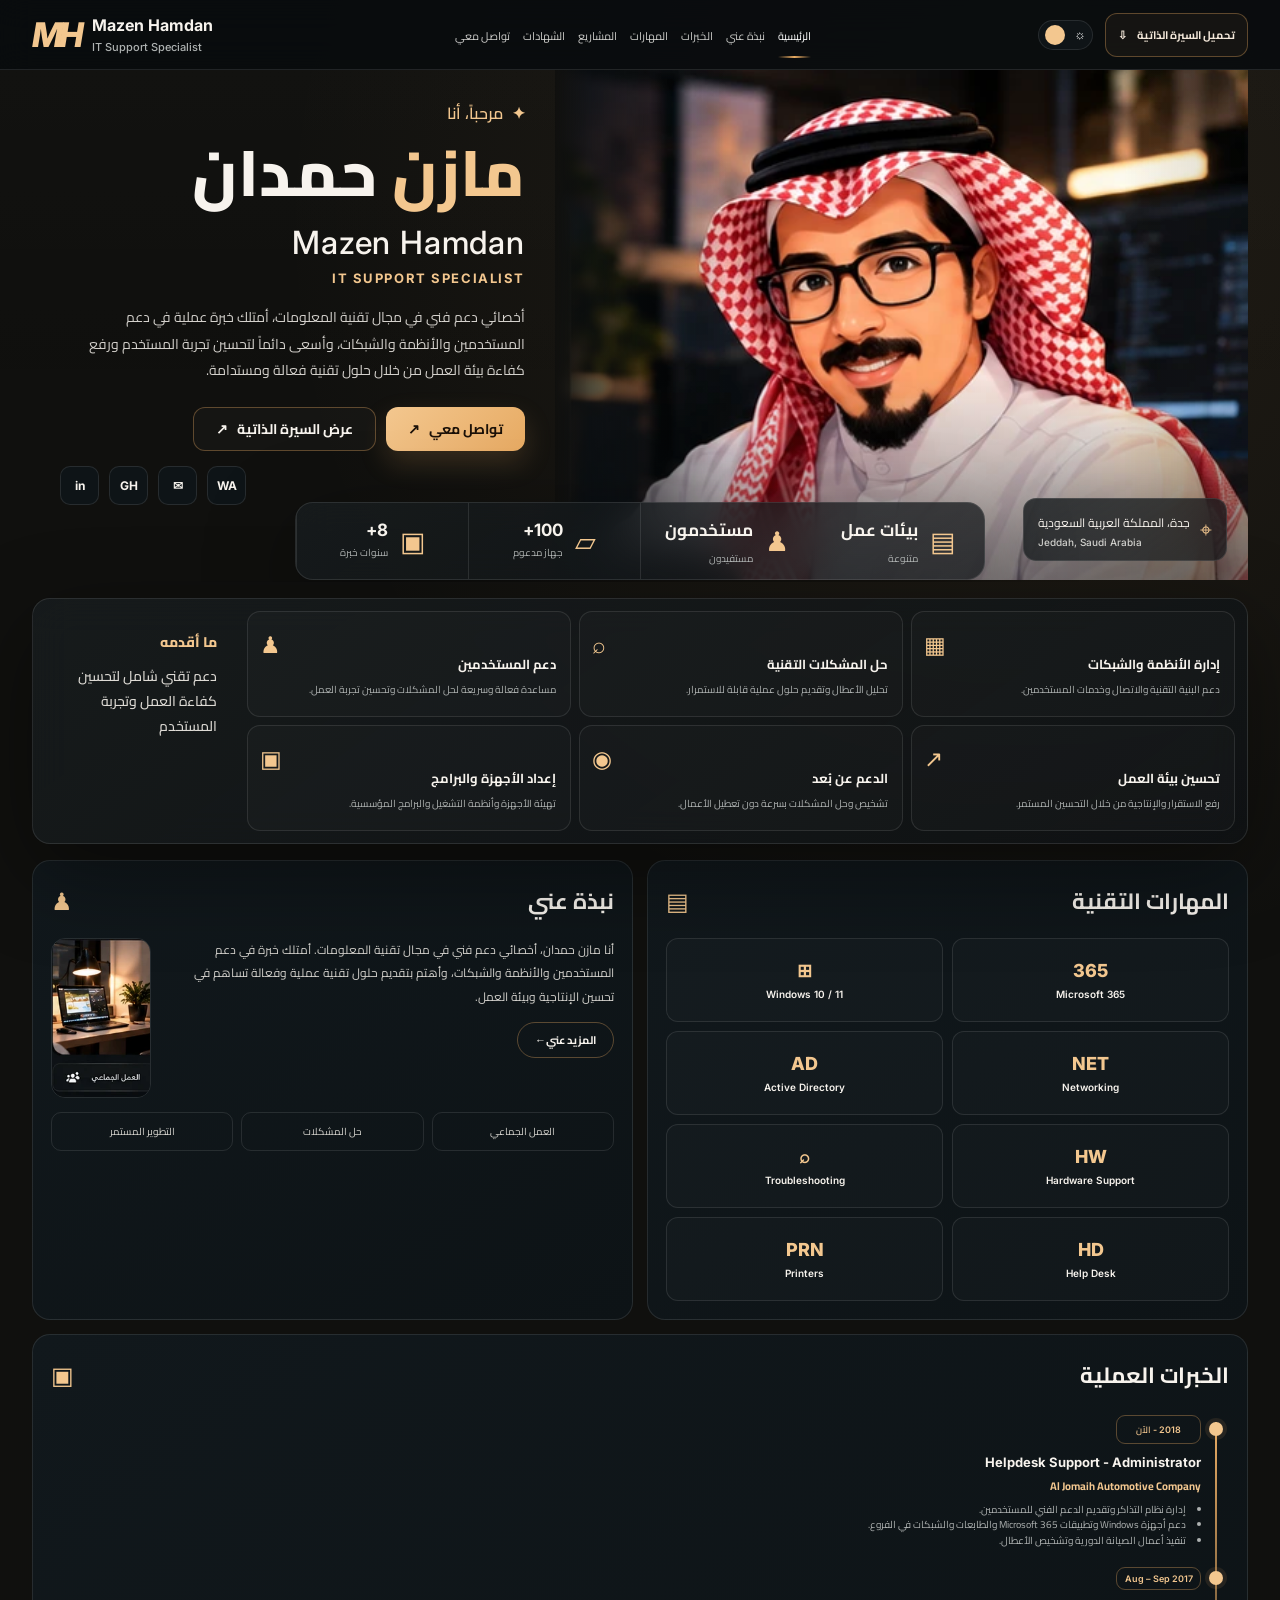
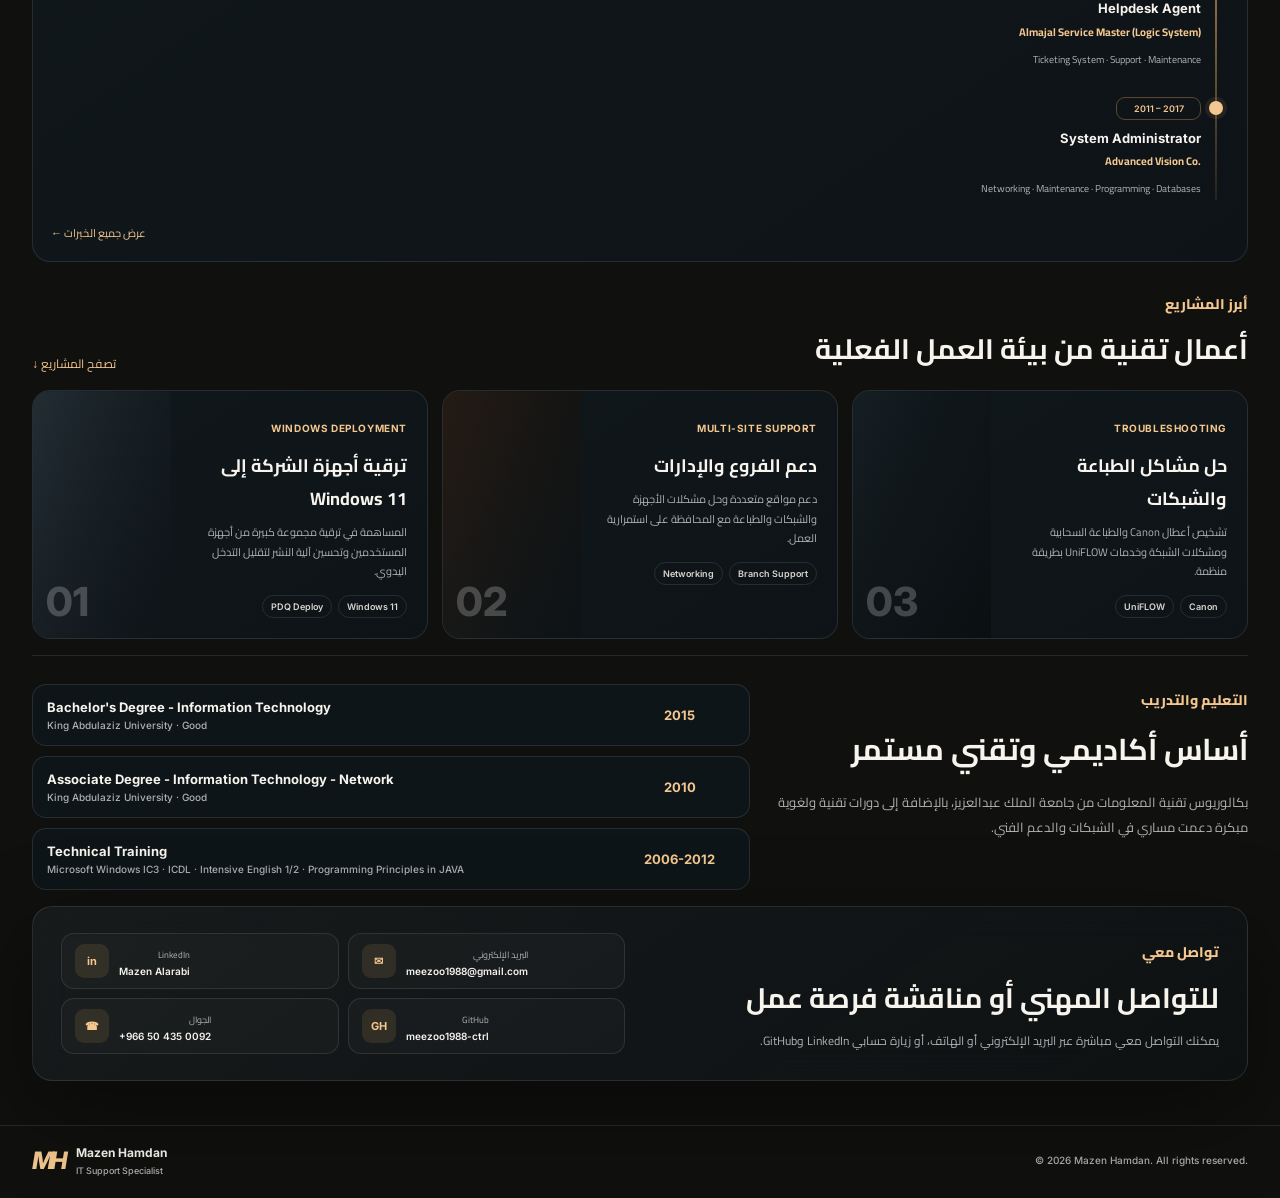
==== index.html @ 0ab71d9c "Publish complete responsive portfolio and CV" ====
<!DOCTYPE html>
<html lang="ar" dir="rtl">
<head>
  <meta charset="UTF-8" />
  <meta name="viewport" content="width=device-width, initial-scale=1.0" />
  <meta name="description" content="الموقع الشخصي لمازن حمدان - IT Support Specialist في جدة، المملكة العربية السعودية." />
  <meta name="theme-color" content="#0a0f12" />
  <title>Mazen Hamdan | IT Support Specialist</title>
  <link rel="preconnect" href="https://fonts.googleapis.com">
  <link rel="preconnect" href="https://fonts.gstatic.com" crossorigin>
  <link href="https://fonts.googleapis.com/css2?family=Cairo:wght@400;500;600;700;800&family=Inter:wght@400;500;600;700;800&display=swap" rel="stylesheet">
  <link rel="icon" href="assets/favicon.svg" type="image/svg+xml" />
  <meta property="og:title" content="Mazen Hamdan | IT Support Specialist" />
  <meta property="og:description" content="الملف المهني لمازن حمدان — الدعم الفني والأنظمة والشبكات في جدة." />
  <meta property="og:type" content="website" />
  <link rel="stylesheet" href="assets/style.css" />
</head>
<body>
  <a class="skip-link" href="#main">تجاوز إلى المحتوى</a>
  <header class="site-header" id="top">
    <div class="wide nav-inner">
      <a class="brand" href="#top" aria-label="الصفحة الرئيسية">
        <span class="brand-signature">MH</span>
        <span class="brand-text"><strong>Mazen Hamdan</strong><small>IT Support Specialist</small></span>
      </a>

      <nav class="desktop-nav" aria-label="التنقل الرئيسي">
        <a class="active" href="#top">الرئيسية</a>
        <a href="#about">نبذة عني</a>
        <a href="#experience">الخبرات</a>
        <a href="#skills">المهارات</a>
        <a href="#projects">المشاريع</a>
        <a href="#certificates">الشهادات</a>
        <a href="#contact">تواصل معي</a>
      </nav>

      <div class="nav-actions">
        <a class="download-btn" href="Mazen_Hamdan_CV.pdf" download>تحميل السيرة الذاتية <span>⇩</span></a>
        <button class="theme-toggle" id="themeToggle" type="button" aria-label="تفعيل المظهر الفاتح" aria-pressed="false"><span>☼</span><i></i></button>
        <button class="menu-button" id="menuButton" type="button" aria-expanded="false" aria-controls="mobileMenu" aria-label="فتح قائمة التنقل">☰</button>
      </div>
    </div>
    <nav class="mobile-menu" id="mobileMenu" inert aria-hidden="true" aria-label="قائمة الجوال">
      <a href="#top">الرئيسية</a><a href="#about">نبذة عني</a><a href="#experience">الخبرات</a>
      <a href="#skills">المهارات</a><a href="#projects">المشاريع</a><a href="#certificates">الشهادات</a><a href="#contact">تواصل معي</a>
    <a href="Mazen_Hamdan_CV.pdf" download>تحميل السيرة الذاتية ↓</a>
    </nav>
  </header>

  <main id="main">
    <section class="hero" aria-labelledby="hero-title">
      <div class="hero-backdrop"></div>
      <div class="wide hero-layout">
        <div class="hero-copy reveal">
          <div class="hello"><span>✦</span> مرحباً، أنا</div>
          <h1 id="hero-title"><span>مازن</span> حمدان</h1>
          <div class="name-en">Mazen Hamdan</div>
          <div class="role-en">IT Support Specialist</div>
          <p class="hero-lead">
            أخصائي دعم فني في مجال تقنية المعلومات، أمتلك خبرة عملية في دعم المستخدمين والأنظمة والشبكات،
            وأسعى دائماً لتحسين تجربة المستخدم ورفع كفاءة بيئة العمل من خلال حلول تقنية فعالة ومستدامة.
          </p>
          <div class="hero-actions">
            <a class="primary-btn" href="#contact">تواصل معي <span>↗</span></a>
            <a class="ghost-btn" href="cv.html">عرض السيرة الذاتية <span>↗</span></a>
          </div>
          <div class="socials" aria-label="روابط التواصل">
            <a href="https://www.linkedin.com/in/mazen-alarabi-467979131/" target="_blank" rel="noopener noreferrer" aria-label="LinkedIn">in</a>
            <a href="https://github.com/meezoo1988-ctrl" aria-label="GitHub" target="_blank" rel="noopener noreferrer">GH</a>
            <a href="mailto:meezoo1988@gmail.com" aria-label="البريد الإلكتروني">✉</a>
            <a href="https://wa.me/966504350092" target="_blank" rel="noopener noreferrer" aria-label="WhatsApp">WA</a>
          </div>
        </div>

        <div class="hero-media reveal delay-1" aria-label="Mazen Hamdan workspace">
          <img width="935" height="355" fetchpriority="high" class="hero-scene" src="assets/hero-scene.webp" alt="رسم توضيحي لمازن حمدان في بيئة عمل تقنية" />
          <div class="hero-vignette"></div>
          <div class="location-badge glass"><span>⌖</span><div>جدة، المملكة العربية السعودية<small>Jeddah, Saudi Arabia</small></div></div>
        </div>
      </div>

      <div class="wide stats-bar glass reveal delay-2">
        <div class="stat-item"><span class="stat-icon">▣</span><div><strong>8+</strong><small>سنوات خبرة</small></div></div>
        <div class="stat-item"><span class="stat-icon">▱</span><div><strong>100+</strong><small>جهاز مدعوم</small></div></div>
        <div class="stat-item"><span class="stat-icon">♟</span><div><strong>مستخدمون</strong><small>مستفيدون</small></div></div>
        <div class="stat-item"><span class="stat-icon">▤</span><div><strong>بيئات عمل</strong><small>متنوعة</small></div></div>
      </div>
    </section>

    <section class="offer-section section-gap">
      <div class="wide offer-panel glass">
        <div class="offer-intro"><span class="section-kicker">ما أقدمه</span><h2>دعم تقني شامل لتحسين كفاءة العمل وتجربة المستخدم</h2></div>
        <div class="offer-grid">
          <article class="offer-card"><span>♟</span><h3>دعم المستخدمين</h3><p>مساعدة فعالة وسريعة لحل المشكلات وتحسين تجربة العمل.</p></article>
          <article class="offer-card"><span>⌕</span><h3>حل المشكلات التقنية</h3><p>تحليل الأعطال وتقديم حلول عملية قابلة للاستمرار.</p></article>
          <article class="offer-card"><span>▦</span><h3>إدارة الأنظمة والشبكات</h3><p>دعم البنية التقنية والاتصال وخدمات المستخدمين.</p></article>
          <article class="offer-card"><span>▣</span><h3>إعداد الأجهزة والبرامج</h3><p>تهيئة الأجهزة وأنظمة التشغيل والبرامج المؤسسية.</p></article>
          <article class="offer-card"><span>◉</span><h3>الدعم عن بُعد</h3><p>تشخيص وحل المشكلات بسرعة دون تعطيل الأعمال.</p></article>
          <article class="offer-card"><span>↗</span><h3>تحسين بيئة العمل</h3><p>رفع الاستقرار والإنتاجية من خلال التحسين المستمر.</p></article>
        </div>
      </div>
    </section>

    <section class="dashboard section-gap" aria-label="الملف المهني">
      <div class="wide dashboard-grid">
        <article class="dash-card about-card reveal" id="about">
          <div class="dash-title"><h2>نبذة عني</h2><span>♟</span></div>
          <div class="about-layout">
            <img loading="lazy" width="140" height="165" src="assets/about-desk.webp" alt="بيئة عمل تقنية" />
            <div>
              <p>أنا مازن حمدان، أخصائي دعم فني في مجال تقنية المعلومات. أمتلك خبرة في دعم المستخدمين والأنظمة والشبكات، وأهتم بتقديم حلول تقنية عملية وفعالة تساهم في تحسين الإنتاجية وبيئة العمل.</p>
              <a class="mini-btn" href="cv.html">المزيد عني <span>←</span></a>
            </div>
          </div>
          <div class="value-chips"><span>العمل الجماعي</span><span>حل المشكلات</span><span>التطوير المستمر</span></div>
        </article>

        <article class="dash-card skills-card reveal delay-1" id="skills">
          <div class="dash-title"><h2>المهارات التقنية</h2><span>▤</span></div>
          <div class="skill-grid">
            <div class="skill-tile"><b>⊞</b><strong>Windows 10 / 11</strong><i aria-hidden="true"><em style="width:88%"></em></i></div>
            <div class="skill-tile"><b>365</b><strong>Microsoft 365</strong><i aria-hidden="true"><em style="width:86%"></em></i></div>
            <div class="skill-tile"><b>AD</b><strong>Active Directory</strong><i aria-hidden="true"><em style="width:84%"></em></i></div>
            <div class="skill-tile"><b>NET</b><strong>Networking</strong><i aria-hidden="true"><em style="width:78%"></em></i></div>
            <div class="skill-tile"><b>⌕</b><strong>Troubleshooting</strong><i aria-hidden="true"><em style="width:92%"></em></i></div>
            <div class="skill-tile"><b>HW</b><strong>Hardware Support</strong><i aria-hidden="true"><em style="width:86%"></em></i></div>
            <div class="skill-tile"><b>PRN</b><strong>Printers</strong><i aria-hidden="true"><em style="width:87%"></em></i></div>
            <div class="skill-tile"><b>HD</b><strong>Help Desk</strong><i aria-hidden="true"><em style="width:93%"></em></i></div>
          </div>
        </article>

        <article class="dash-card experience-card reveal delay-2" id="experience">
          <div class="dash-title"><h2>الخبرات العملية</h2><span>▣</span></div>
          <div class="timeline">
            <div class="timeline-row current">
              <span class="time-dot"></span><div class="time-period">2018 - الآن</div>
              <div class="time-copy"><h3>Helpdesk Support - Administrator</h3><h4>Al Jomaih Automotive Company</h4><ul><li>إدارة نظام التذاكر وتقديم الدعم الفني للمستخدمين.</li><li>دعم أجهزة Windows وتطبيقات Microsoft 365 والطابعات والشبكات في الفروع.</li><li>تنفيذ أعمال الصيانة الدورية وتشخيص الأعطال.</li></ul></div>
            </div>
            <div class="timeline-row">
              <span class="time-dot"></span><div class="time-period" dir="ltr">Aug – Sep 2017</div>
              <div class="time-copy"><h3>Helpdesk Agent</h3><h4>Almajal Service Master (Logic System)</h4><p>Ticketing System · Support · Maintenance</p></div>
            </div>
            <div class="timeline-row">
              <span class="time-dot"></span><div class="time-period" dir="ltr">2011 – 2017</div>
              <div class="time-copy"><h3>System Administrator</h3><h4>Advanced Vision Co.</h4><p>Networking · Maintenance · Programming · Databases</p></div>
            </div>
          </div>
          <a class="text-link" href="cv.html">عرض جميع الخبرات ←</a>
        </article>
      </div>
    </section>

    <section class="projects section-gap" id="projects">
      <div class="wide">
        <div class="section-heading-row"><div><span class="section-kicker">أبرز المشاريع</span><h2>أعمال تقنية من بيئة العمل الفعلية</h2></div><a href="#projects">تصفح المشاريع ↓</a></div>
        <div class="project-grid">
          <article class="project-card reveal"><div class="project-visual windows-bg"><span>01</span></div><div class="project-copy"><small>Windows Deployment</small><h3>ترقية أجهزة الشركة إلى Windows 11</h3><p>المساهمة في ترقية مجموعة كبيرة من أجهزة المستخدمين وتحسين آلية النشر لتقليل التدخل اليدوي.</p><div><span>Windows 11</span><span>PDQ Deploy</span></div></div></article>
          <article class="project-card reveal delay-1"><div class="project-visual network-bg"><span>02</span></div><div class="project-copy"><small>Multi-site Support</small><h3>دعم الفروع والإدارات</h3><p>دعم مواقع متعددة وحل مشكلات الأجهزة والشبكات والطباعة مع المحافظة على استمرارية العمل.</p><div><span>Branch Support</span><span>Networking</span></div></div></article>
          <article class="project-card reveal delay-2"><div class="project-visual printer-bg"><span>03</span></div><div class="project-copy"><small>Troubleshooting</small><h3>حل مشاكل الطباعة والشبكات</h3><p>تشخيص أعطال Canon والطباعة السحابية ومشكلات الشبكة وخدمات UniFLOW بطريقة منظمة.</p><div><span>Canon</span><span>UniFLOW</span></div></div></article>
        </div>
      </div>
    </section>

    <section class="certificates section-gap" id="certificates">
      <div class="wide cert-grid">
        <div class="cert-copy"><span class="section-kicker">التعليم والتدريب</span><h2>أساس أكاديمي وتقني مستمر</h2><p>بكالوريوس تقنية المعلومات من جامعة الملك عبدالعزيز، بالإضافة إلى دورات تقنية ولغوية مبكرة دعمت مساري في الشبكات والدعم الفني.</p></div>
        <div class="cert-list">
          <article><span>2015</span><div><h3>Bachelor's Degree - Information Technology</h3><p>King Abdulaziz University · Good</p></div></article>
          <article><span>2010</span><div><h3>Associate Degree - Information Technology - Network</h3><p>King Abdulaziz University · Good</p></div></article>
          <article><span>2006-2012</span><div><h3>Technical Training</h3><p>Microsoft Windows IC3 · ICDL · Intensive English 1/2 · Programming Principles in JAVA</p></div></article>
        </div>
      </div>
    </section>

    <section class="contact section-gap" id="contact">
      <div class="wide contact-panel glass reveal">
        <div><span class="section-kicker">تواصل معي</span><h2>للتواصل المهني أو مناقشة فرصة عمل</h2><p>يمكنك التواصل معي مباشرة عبر البريد الإلكتروني أو الهاتف، أو زيارة حسابي LinkedIn وGitHub.</p></div>
        <div class="contact-data">
          <a href="https://www.linkedin.com/in/mazen-alarabi-467979131/" target="_blank" rel="noopener noreferrer"><span>in</span><div><small>LinkedIn</small><strong>Mazen Alarabi</strong></div></a>
          <a href="mailto:meezoo1988@gmail.com"><span>✉</span><div><small>البريد الإلكتروني</small><strong>meezoo1988@gmail.com</strong></div></a>
          <a href="tel:+966504350092"><span>☎</span><div><small>الجوال</small><strong dir="ltr">+966 50 435 0092</strong></div></a>
          <a href="https://github.com/meezoo1988-ctrl" target="_blank" rel="noopener noreferrer"><span>GH</span><div><small>GitHub</small><strong>meezoo1988-ctrl</strong></div></a>
        </div>
      </div>
    </section>
  </main>

  <footer class="footer"><div class="wide"><div class="brand"><span class="brand-signature">MH</span><span class="brand-text"><strong>Mazen Hamdan</strong><small>IT Support Specialist</small></span></div><p>© <span id="year"></span> Mazen Hamdan. All rights reserved.</p></div></footer>

  <script src="assets/script.js" defer></script>
</body>
</html>
---- assets/style.css ----
:root{
  --bg:#10100e;--bg-soft:#161510;--panel:#191713;--panel-2:#211e18;--text:#f7f3ed;--muted:#aeb2b1;
  --accent:#e7aa62;--accent-2:#f3c78f;--accent-deep:#9e6337;--line:rgba(255,255,255,.10);--warm-line:rgba(231,170,98,.35);
  --shadow:0 28px 90px rgba(0,0,0,.42);--wide:1480px;--r:20px;--r2:26px;
}
*{box-sizing:border-box}html{scroll-behavior:smooth}body{margin:0;background:radial-gradient(circle at 80% 8%,rgba(231,170,98,.08),transparent 27%),var(--bg);color:var(--text);font-family:"Cairo",Arial,sans-serif;overflow-x:hidden}body::before{content:"";position:fixed;inset:0;pointer-events:none;opacity:.18;background-image:linear-gradient(rgba(255,255,255,.024) 1px,transparent 1px),linear-gradient(90deg,rgba(255,255,255,.024) 1px,transparent 1px);background-size:45px 45px;mask-image:linear-gradient(to bottom,#000,transparent 72%);z-index:-2}a{text-decoration:none;color:inherit}img{display:block;max-width:100%}.wide{width:min(var(--wide),calc(100% - 64px));margin-inline:auto}.glass{background:linear-gradient(145deg,rgba(24,29,31,.82),rgba(14,18,21,.72));border:1px solid var(--line);box-shadow:var(--shadow);backdrop-filter:blur(18px)}.section-gap{padding:16px 0 0}
.site-header{height:70px;position:sticky;top:0;z-index:50;background:rgba(8,12,14,.88);backdrop-filter:blur(16px);border-bottom:1px solid var(--line)}.nav-inner{height:100%;display:grid;grid-template-columns:auto 1fr auto;align-items:center;gap:36px;direction:ltr}.brand{display:flex;align-items:center;gap:12px;direction:ltr}.brand-signature{font-family:"Inter",sans-serif;font-weight:800;font-style:italic;font-size:34px;letter-spacing:-4px;color:var(--accent-2)}.brand-text{display:grid;line-height:1.05}.brand-text strong{font:700 16px "Inter",sans-serif}.brand-text small{font:500 11px "Inter",sans-serif;color:var(--muted);margin-top:5px}.desktop-nav{display:flex;justify-content:center;align-items:center;gap:34px;direction:rtl;color:#d0d0cd;font-size:14px}.desktop-nav a{position:relative;padding:25px 0 22px}.desktop-nav a:hover,.desktop-nav a.active{color:#fff}.desktop-nav a.active::after{content:"";position:absolute;right:0;left:0;bottom:10px;height:2px;background:linear-gradient(90deg,transparent,var(--accent),transparent)}.nav-actions{display:flex;align-items:center;gap:12px;direction:rtl}.download-btn{height:44px;padding:0 20px;border:1px solid var(--warm-line);border-radius:12px;display:flex;align-items:center;gap:10px;font-weight:700;color:#f4e8da;background:rgba(231,170,98,.05)}.download-btn:hover{background:rgba(231,170,98,.12)}.theme-toggle{width:55px;height:30px;border:1px solid var(--line);background:#0f1417;color:#fff;border-radius:999px;display:flex;align-items:center;justify-content:space-between;padding:4px 6px;cursor:pointer}.theme-toggle i{width:20px;height:20px;border-radius:50%;background:var(--accent-2);display:block}.theme-toggle span{font-size:13px}.menu-button{display:none;width:42px;height:42px;border-radius:12px;border:1px solid var(--line);background:#11171a;color:white;font-size:20px}.mobile-menu{display:none}
.hero{position:relative;padding:0 0 2px;overflow:hidden}.hero-backdrop{position:absolute;inset:0;background:radial-gradient(circle at 73% 35%,rgba(231,170,98,.13),transparent 26%),linear-gradient(180deg,rgba(255,255,255,.01),transparent 70%);pointer-events:none}.hero-layout{height:435px;display:grid;grid-template-columns:44% 56%;direction:ltr;position:relative}.hero-copy{direction:rtl;align-self:center;padding:20px 36px 16px 70px;z-index:3}.hello{display:flex;align-items:center;gap:9px;color:var(--accent-2);font-weight:600;font-size:16px;margin-bottom:4px}.hero h1{margin:0;font-size:clamp(64px,5.6vw,98px);line-height:.95;letter-spacing:-5px;font-weight:800}.hero h1 span{color:var(--accent-2)}.name-en{font:500 clamp(26px,2.6vw,42px) "Inter",sans-serif;letter-spacing:.08em;margin-top:8px;direction:ltr;text-align:right}.role-en{font:700 16px "Inter",sans-serif;color:var(--accent-2);letter-spacing:.20em;text-transform:uppercase;margin-top:8px;direction:ltr;text-align:right}.hero-lead{color:#d4d1cc;font-size:15px;line-height:1.9;max-width:585px;margin:18px 0 0}.hero-actions{display:flex;gap:10px;margin-top:23px;flex-wrap:wrap}.primary-btn,.ghost-btn{height:44px;padding:0 22px;border-radius:12px;display:flex;align-items:center;gap:9px;font-weight:700;font-size:14px}.primary-btn{background:linear-gradient(135deg,var(--accent-2),var(--accent));color:#1b1108;box-shadow:0 12px 28px rgba(231,170,98,.18)}.ghost-btn{border:1px solid var(--warm-line);background:rgba(255,255,255,.025)}.socials{display:flex;gap:10px;margin-top:15px;direction:ltr}.socials a{width:39px;height:39px;border-radius:10px;border:1px solid var(--line);background:#0e1417;display:grid;place-items:center;font:700 12px "Inter",sans-serif}.hero-media{position:relative;overflow:hidden;z-index:1}.hero-scene{position:absolute;inset:0;width:100%;height:100%;object-fit:cover;object-position:center 44%;transform:scale(1.01)}.hero-vignette{position:absolute;inset:0;background:linear-gradient(90deg,var(--bg) 0%,rgba(10,15,18,.72) 5%,transparent 25%,transparent 82%,rgba(10,15,18,.15) 100%),linear-gradient(0deg,rgba(10,15,18,.45),transparent 40%)}.hero-quote{position:absolute;left:6%;top:92px;width:190px;padding:20px 20px 16px;border-radius:18px;text-align:center;direction:rtl}.quote-mark{position:absolute;top:7px;right:13px;font:700 34px Georgia;color:var(--accent-2)}.hero-quote p{margin:14px 0 10px;font-size:16px;line-height:1.7}.hero-quote small{font:600 11px "Inter",sans-serif;color:var(--accent-2)}.location-badge{position:absolute;right:3%;bottom:19px;padding:11px 14px;border-radius:13px;display:flex;gap:10px;align-items:center;direction:rtl;font-size:12px}.location-badge>span{font-size:21px;color:var(--accent-2)}.location-badge div{display:grid}.location-badge small{font:500 10px "Inter",sans-serif;color:#d2d2ce;direction:ltr;margin-top:2px}.stats-bar{width:min(690px,calc(100% - 120px));height:78px;margin:-78px auto 0;position:relative;z-index:6;border-radius:18px;display:grid;grid-template-columns:repeat(4,1fr);overflow:hidden}.stat-item{display:flex;gap:12px;align-items:center;justify-content:center;direction:rtl;border-left:1px solid var(--line);padding:10px}.stat-item:last-child{border-left:0}.stat-icon{font-size:27px;color:var(--accent-2)}.stat-item div{display:grid}.stat-item strong{font:700 17px "Inter","Cairo",sans-serif}.stat-item small{font-size:10px;color:var(--muted);margin-top:3px}
.offer-panel{padding:12px;border-radius:18px;display:grid;grid-template-columns:240px 1fr;gap:12px;direction:ltr}.offer-intro{padding:15px 18px;direction:rtl}.section-kicker{font-weight:800;color:var(--accent-2);font-size:14px}.offer-intro h2{font-size:14px;line-height:1.8;margin:8px 0 0;font-weight:500;color:#dedbd5}.offer-grid{display:grid;grid-template-columns:repeat(6,1fr);gap:8px;direction:ltr}.offer-card{min-height:95px;border:1px solid var(--line);border-radius:13px;background:rgba(255,255,255,.018);padding:14px;direction:rtl;position:relative}.offer-card>span{font-size:23px;color:var(--accent-2);position:absolute;left:12px;top:11px}.offer-card h3{margin:26px 0 5px;font-size:13px}.offer-card p{font-size:10px;line-height:1.7;color:var(--muted);margin:0}
.dashboard-grid{display:grid;grid-template-columns:1.02fr 1.06fr 1.12fr;gap:14px;direction:ltr}.dash-card{border:1px solid var(--line);border-radius:18px;background:linear-gradient(145deg,#11181c,#0d1316);min-height:315px;padding:18px;direction:rtl;overflow:hidden}.dash-title{display:flex;justify-content:space-between;align-items:center;margin-bottom:14px}.dash-title h2{font-size:22px;margin:0}.dash-title span{color:var(--accent-2);font-size:24px}.about-layout{display:grid;grid-template-columns:140px 1fr;gap:18px;direction:ltr}.about-layout img{width:140px;height:165px;object-fit:cover;border-radius:14px;border:1px solid var(--line)}.about-layout>div{direction:rtl}.about-layout p{color:#d2d0cb;line-height:1.95;margin:0;font-size:13px}.mini-btn{display:inline-flex;margin-top:14px;border:1px solid var(--warm-line);border-radius:999px;padding:7px 17px;font-size:11px;font-weight:700}.value-chips{display:grid;grid-template-columns:repeat(3,1fr);gap:8px;margin-top:14px}.value-chips span{border:1px solid var(--line);border-radius:10px;padding:9px 7px;text-align:center;font-size:11px;color:#d7d5cf}.skill-grid{display:grid;grid-template-columns:repeat(4,1fr);gap:9px;direction:ltr}.skill-tile{height:109px;border:1px solid var(--line);background:rgba(255,255,255,.02);border-radius:12px;padding:12px;display:flex;flex-direction:column;align-items:center;justify-content:center;gap:7px}.skill-tile b{font:800 18px "Inter",sans-serif;color:var(--accent-2)}.skill-tile strong{font:600 10px "Inter",sans-serif;text-align:center}.skill-tile i{height:4px;width:100%;background:#2a2e30;border-radius:999px;overflow:hidden}.skill-tile em{display:block;height:100%;background:linear-gradient(90deg,var(--accent-2),var(--accent));border-radius:999px}.timeline{position:relative}.timeline::after{content:"";position:absolute;right:12px;top:10px;bottom:20px;width:2px;background:linear-gradient(var(--accent),rgba(231,170,98,.1))}.timeline-row{display:grid;grid-template-columns:74px 1fr;gap:11px;padding:0 28px 13px 0;position:relative}.time-dot{position:absolute;right:6px;top:10px;width:14px;height:14px;border-radius:50%;background:var(--accent-2);box-shadow:0 0 0 4px rgba(231,170,98,.10);z-index:2}.time-period{height:max-content;padding:5px 7px;border:1px solid var(--warm-line);border-radius:9px;text-align:center;font:600 9px "Inter","Cairo",sans-serif;color:#e9d8c4}.time-copy h3{margin:0;font:700 13px "Inter","Cairo",sans-serif}.time-copy h4{margin:3px 0;color:var(--accent-2);font-size:11px}.time-copy p,.time-copy li{font-size:10px;color:var(--muted);line-height:1.55}.time-copy ul{margin:6px 0 0;padding-right:15px}.text-link{display:block;margin-top:3px;color:var(--accent-2);font-size:11px;text-align:left}
.section-heading-row{display:flex;justify-content:space-between;align-items:end;margin:10px 0 15px}.section-heading-row h2{font-size:28px;margin:5px 0 0}.section-heading-row>a{color:var(--accent-2);font-size:12px}.project-grid{display:grid;grid-template-columns:repeat(3,1fr);gap:14px;direction:ltr}.project-card{min-height:240px;border:1px solid var(--line);border-radius:18px;background:linear-gradient(145deg,#11181c,#0d1316);overflow:hidden;display:grid;grid-template-columns:42% 58%;direction:ltr}.project-visual{position:relative;min-height:100%;background-size:cover;background-position:center}.project-visual::after{content:"";position:absolute;inset:0;background:linear-gradient(90deg,rgba(10,15,18,.15),rgba(10,15,18,.55))}.project-visual span{position:absolute;bottom:12px;left:13px;font:800 40px "Inter",sans-serif;color:rgba(255,255,255,.22);z-index:2}.windows-bg{background-image:linear-gradient(135deg,#27323a,#12191e),url("about-desk.webp")}.network-bg{background-image:linear-gradient(135deg,#2a1d14,#11171a)}.printer-bg{background-image:linear-gradient(135deg,#172126,#0c1013)}.project-copy{padding:20px;direction:rtl}.project-copy small{font:700 10px "Inter",sans-serif;color:var(--accent-2);text-transform:uppercase;letter-spacing:.06em}.project-copy h3{font-size:18px;margin:8px 0 8px}.project-copy p{font-size:11px;color:var(--muted);line-height:1.8;margin:0}.project-copy>div{display:flex;gap:6px;flex-wrap:wrap;margin-top:13px}.project-copy>div span{font:600 9px "Inter","Cairo",sans-serif;border:1px solid var(--line);padding:5px 8px;border-radius:999px;color:#d9d6d0}
.cert-grid{display:grid;grid-template-columns:.8fr 1.2fr;gap:20px;border-top:1px solid var(--line);padding-top:28px}.cert-copy h2{font-size:30px;margin:7px 0 8px}.cert-copy p{color:var(--muted);line-height:1.9;font-size:13px;max-width:520px}.cert-list{display:grid;gap:10px}.cert-list article{display:grid;grid-template-columns:110px 1fr;gap:14px;align-items:center;border:1px solid var(--line);border-radius:14px;padding:14px;background:#0e1518}.cert-list article>span{font:700 13px "Inter",sans-serif;color:var(--accent-2);text-align:center}.cert-list h3{margin:0;font:700 13px "Inter","Cairo",sans-serif}.cert-list p{margin:4px 0 0;color:var(--muted);font:500 10px "Inter","Cairo",sans-serif}
.contact{padding-bottom:44px}.contact-panel{border-radius:20px;padding:26px 28px;display:flex;justify-content:space-between;gap:30px;align-items:center}.contact-panel h2{margin:6px 0 5px;font-size:28px}.contact-panel p{margin:0;color:var(--muted);font-size:12px}.contact-data{display:flex;gap:9px;direction:ltr}.contact-data a{min-width:200px;border:1px solid var(--line);border-radius:13px;background:rgba(255,255,255,.025);padding:10px 13px;display:flex;align-items:center;gap:10px}.contact-data a>span{width:34px;height:34px;border-radius:9px;background:rgba(231,170,98,.12);color:var(--accent-2);display:grid;place-items:center;font:700 11px "Inter",sans-serif}.contact-data a div{display:grid;direction:rtl}.contact-data small{font-size:9px;color:var(--muted)}.contact-data strong{font:600 10px "Inter","Cairo",sans-serif;margin-top:2px}.footer{border-top:1px solid var(--line);padding:18px 0 22px}.footer>div{display:flex;justify-content:space-between;align-items:center;direction:ltr}.footer p{font:500 10px "Inter",sans-serif;color:var(--muted)}.footer .brand-signature{font-size:24px}.footer .brand-text strong{font-size:12px}.footer .brand-text small{font-size:9px}
.reveal{opacity:1;transform:none;transition:opacity .65s ease,transform .65s cubic-bezier(.2,.7,.2,1)}.reveal.visible{opacity:1;transform:none}.delay-1{transition-delay:.08s}.delay-2{transition-delay:.16s}
@media(max-width:1280px){.desktop-nav{gap:20px;font-size:12px}.hero-copy{padding-left:28px}.hero-layout{grid-template-columns:48% 52%}.offer-panel{grid-template-columns:200px 1fr}.offer-grid{grid-template-columns:repeat(3,1fr)}.dashboard-grid{grid-template-columns:1fr 1fr}.experience-card{grid-column:1/-1}.project-card{grid-template-columns:35% 65%}.contact-data{flex-wrap:wrap;justify-content:flex-end}.contact-data a{min-width:180px}}
@media(max-width:960px){.wide{width:min(100% - 28px,var(--wide))}.desktop-nav,.download-btn{display:none}.menu-button{display:block}.nav-inner{grid-template-columns:auto 1fr auto}.nav-actions{justify-self:end}.mobile-menu{position:fixed;top:70px;left:14px;right:14px;display:grid;background:#0c1215;border:1px solid var(--line);border-radius:14px;padding:10px;transform:translateY(-15px);opacity:0;pointer-events:none;transition:.25s;z-index:60}.mobile-menu.open{transform:none;opacity:1;pointer-events:auto}.mobile-menu a{padding:10px 12px;border-radius:9px;color:#ddd}.hero-layout{height:auto;grid-template-columns:1fr}.hero-copy{padding:48px 20px;text-align:center}.hello,.hero-actions,.socials{justify-content:center}.name-en,.role-en{text-align:center}.hero-lead{margin-inline:auto}.hero-media{height:390px;order:-1}.hero-vignette{background:linear-gradient(0deg,var(--bg),transparent 35%),linear-gradient(90deg,var(--bg),transparent 20%,transparent 80%,var(--bg))}.stats-bar{margin:-20px auto 0;width:calc(100% - 28px)}.offer-panel{grid-template-columns:1fr}.offer-intro{text-align:center}.offer-grid{grid-template-columns:repeat(2,1fr)}.dashboard-grid{grid-template-columns:1fr}.experience-card{grid-column:auto}.project-grid{grid-template-columns:1fr}.cert-grid{grid-template-columns:1fr}.contact-panel{flex-direction:column;align-items:stretch}.contact-data{justify-content:stretch}.contact-data a{flex:1;min-width:220px}}
@media(max-width:620px){.site-header{height:62px}.brand-text{display:none}.brand-signature{font-size:28px}.theme-toggle{display:none}.hero-media{height:300px}.hero-quote{display:none}.location-badge{right:10px;bottom:18px}.hero-copy{padding:32px 8px}.hero h1{font-size:58px;letter-spacing:-3px}.name-en{font-size:24px}.role-en{font-size:11px}.hero-lead{font-size:13px}.stats-bar{height:auto;grid-template-columns:repeat(2,1fr);margin-top:0}.stat-item{padding:13px 7px;border-bottom:1px solid var(--line)}.offer-grid{grid-template-columns:1fr}.about-layout{grid-template-columns:1fr}.about-layout img{width:100%;height:170px}.skill-grid{grid-template-columns:repeat(2,1fr)}.project-card{grid-template-columns:1fr}.project-visual{height:130px}.cert-list article{grid-template-columns:80px 1fr}.contact-data{display:grid}.contact-data a{min-width:0}.footer>div{flex-direction:column;gap:10px}}
@media(prefers-reduced-motion:reduce){*{scroll-behavior:auto!important}.reveal{opacity:1;transform:none;transition:none}}

/* Layout, accessibility and complete theme styles. */
.skip-link{position:fixed;top:-100px;right:16px;z-index:100;background:var(--accent);color:#17110b;padding:12px 20px;border-radius:10px}.skip-link:focus{top:12px}
a:focus-visible,button:focus-visible{outline:2px solid var(--accent-2);outline-offset:5px}section[id],article[id]{scroll-margin-top:90px}
.nav-inner{gap:22px}.brand-text{min-width:160px}.desktop-nav{gap:22px;white-space:nowrap}.download-btn{white-space:nowrap;font-size:12px;flex-shrink:0}.hero-layout{height:490px;grid-template-columns:43% 57%}.hero-copy{padding:28px 30px 75px 28px}.hero h1{font-size:clamp(54px,5vw,82px);letter-spacing:0;line-height:1.3}.name-en{font-size:clamp(24px,2.5vw,36px);letter-spacing:.025em}.role-en{font-size:13px;letter-spacing:.12em}.hero-scene{object-position:54% center}.hero-lead{font-size:14px}.stats-bar{direction:ltr}.stat-item{min-width:0}.offer-panel{grid-template-columns:190px minmax(0,1fr)}.offer-grid{grid-template-columns:repeat(3,minmax(0,1fr))}.offer-card{min-height:106px}.dash-card{min-width:0}.about-layout{grid-template-columns:100px minmax(0,1fr);gap:12px}.about-layout img{width:100px;height:160px}.about-layout p{font-size:12px}.value-chips span{font-size:10px}.skill-grid{grid-template-columns:repeat(2,minmax(0,1fr))}.skill-tile{height:84px}.skill-tile i{display:none}.timeline-row{display:block;padding-inline:28px 0}.time-period{display:inline-block;margin-bottom:8px;min-width:85px}.time-copy{direction:ltr;text-align:right;min-width:0}.time-copy h3{line-height:1.6}.time-copy ul{direction:rtl}.contact-data{display:grid;grid-template-columns:repeat(2,minmax(0,1fr));flex:1}.contact-panel>div:first-child{flex:1}.contact-data a{min-width:0}.contact-data strong{overflow-wrap:anywhere}
body.warm-mode{--bg:#f7f3ec;--bg-soft:#eee7dd;--panel:#fffdf8;--text:#25231f;--muted:#625e56;--line:rgba(60,45,25,.18);--accent:#a4662e;--accent-2:#925521;--shadow:0 20px 50px #3b2c1810;background:var(--bg)}.warm-mode .site-header,.warm-mode .mobile-menu{background:#faf6eef2}.warm-mode .glass,.warm-mode .dash-card,.warm-mode .project-card,.warm-mode .cert-list article,.warm-mode .socials a{background:var(--panel)}.warm-mode .desktop-nav,.warm-mode .desktop-nav a.active,.warm-mode .hero-lead,.warm-mode .about-layout p,.warm-mode .offer-intro h2,.warm-mode .value-chips span,.warm-mode .project-copy>div span,.warm-mode .download-btn{color:var(--text)}.warm-mode .location-badge{background:#171714df;color:#fff}.warm-mode .location-badge>span{color:#f3c78f}.warm-mode .hero-vignette{background:linear-gradient(90deg,var(--bg),transparent 28%)}.warm-mode .theme-toggle{background:#e9dfd0}.warm-mode .mobile-menu a{color:var(--text)}
@media(min-width:1400px){.offer-grid{grid-template-columns:repeat(6,minmax(0,1fr))}.skill-grid{grid-template-columns:repeat(4,minmax(0,1fr))}.about-layout{grid-template-columns:120px minmax(0,1fr)}.about-layout img{width:120px}}
@media(max-width:1150px){.desktop-nav{display:none}.menu-button{display:block}.mobile-menu{position:fixed;top:70px;left:14px;right:14px;display:grid;background:#141411;border:1px solid var(--line);border-radius:14px;padding:10px;visibility:hidden;opacity:0;pointer-events:none}.mobile-menu.open{visibility:visible;opacity:1;pointer-events:auto}.mobile-menu a{padding:10px 12px}.hero h1{font-size:60px}.dashboard-grid{grid-template-columns:1fr 1fr}.experience-card{grid-column:1/-1}}
@media(max-width:960px){.hero-layout{height:auto;grid-template-columns:1fr}.hero-media{height:350px}.hero-copy{padding:28px 20px 38px}.hero h1{font-size:64px}.stats-bar{margin:0 auto}.offer-panel{grid-template-columns:1fr}.dashboard-grid{grid-template-columns:1fr}.experience-card{grid-column:auto}.about-layout{grid-template-columns:130px 1fr}.about-layout img{width:130px}.skill-grid{grid-template-columns:repeat(4,minmax(0,1fr))}.contact-panel{flex-direction:column}}
@media(max-width:620px){.mobile-menu{top:62px}.brand-text{display:grid;min-width:0}.brand-text strong{font-size:12px}.brand-text small{font-size:9px}.nav-inner{gap:10px}.hero-media{height:260px}.hero h1{font-size:52px}.role-en{font-size:11px}.hero-actions a{padding:0 16px;font-size:12px}.hero-scene{object-position:55% center}.offer-grid{grid-template-columns:repeat(2,minmax(0,1fr))}.offer-card{padding:12px}.offer-card h3{font-size:12px}.about-layout{grid-template-columns:1fr}.about-layout img{width:100%;height:160px}.about-layout p{font-size:14px}.skill-grid{grid-template-columns:repeat(2,minmax(0,1fr))}.contact-data{grid-template-columns:1fr}.section-heading-row h2,.cert-copy h2,.contact-panel h2{font-size:23px}.section-heading-row>a{display:none}.time-copy{text-align:left}.time-copy ul{text-align:right}.hero-lead{font-size:14px}.stat-item strong{font-size:15px}}

/* Final responsive rules: avoid clipping and keep controls reachable. */
.nav-inner{grid-template-columns:auto minmax(0,1fr) auto}
.nav-actions{grid-column:3}
.hero-layout{height:auto;min-height:490px}
.hero-copy{min-width:0}
.hero-media{min-width:0;min-height:100%}
.time-period{color:var(--accent-2)}
.cert-list article>div{min-width:0;overflow-wrap:anywhere;direction:ltr}
.warm-mode .primary-btn{background:#e7aa62;color:#25180c}
.warm-mode .theme-toggle{color:#25231f}
.mobile-menu a.active{color:var(--accent-2);background:rgba(231,170,98,.10)}
@media(max-width:1320px) and (min-width:1151px){
  .desktop-nav{gap:13px;font-size:11px}.brand-text{min-width:135px}
  .download-btn{padding-inline:12px;font-size:11px}.nav-inner{gap:14px}
}
@media(max-width:1150px){.nav-inner{grid-template-columns:auto 1fr}.nav-actions{grid-column:2;justify-self:end}}
@media(max-width:960px){.hero-layout{min-height:0}.hero-media{min-height:0}.hero-copy{padding-bottom:38px}}
@media(max-width:620px){
  .theme-toggle{display:flex;width:48px;min-height:32px}.nav-actions{gap:8px}
  .mobile-menu{max-height:calc(100dvh - 82px);overflow-y:auto}
  .hero-copy{padding-inline:8px}.hero-actions{gap:8px}
  .contact-panel{padding:22px 18px}.stat-icon{font-size:22px}
  .hero-vignette,.warm-mode .hero-vignette{background:linear-gradient(0deg,var(--bg),transparent 40%)}
}
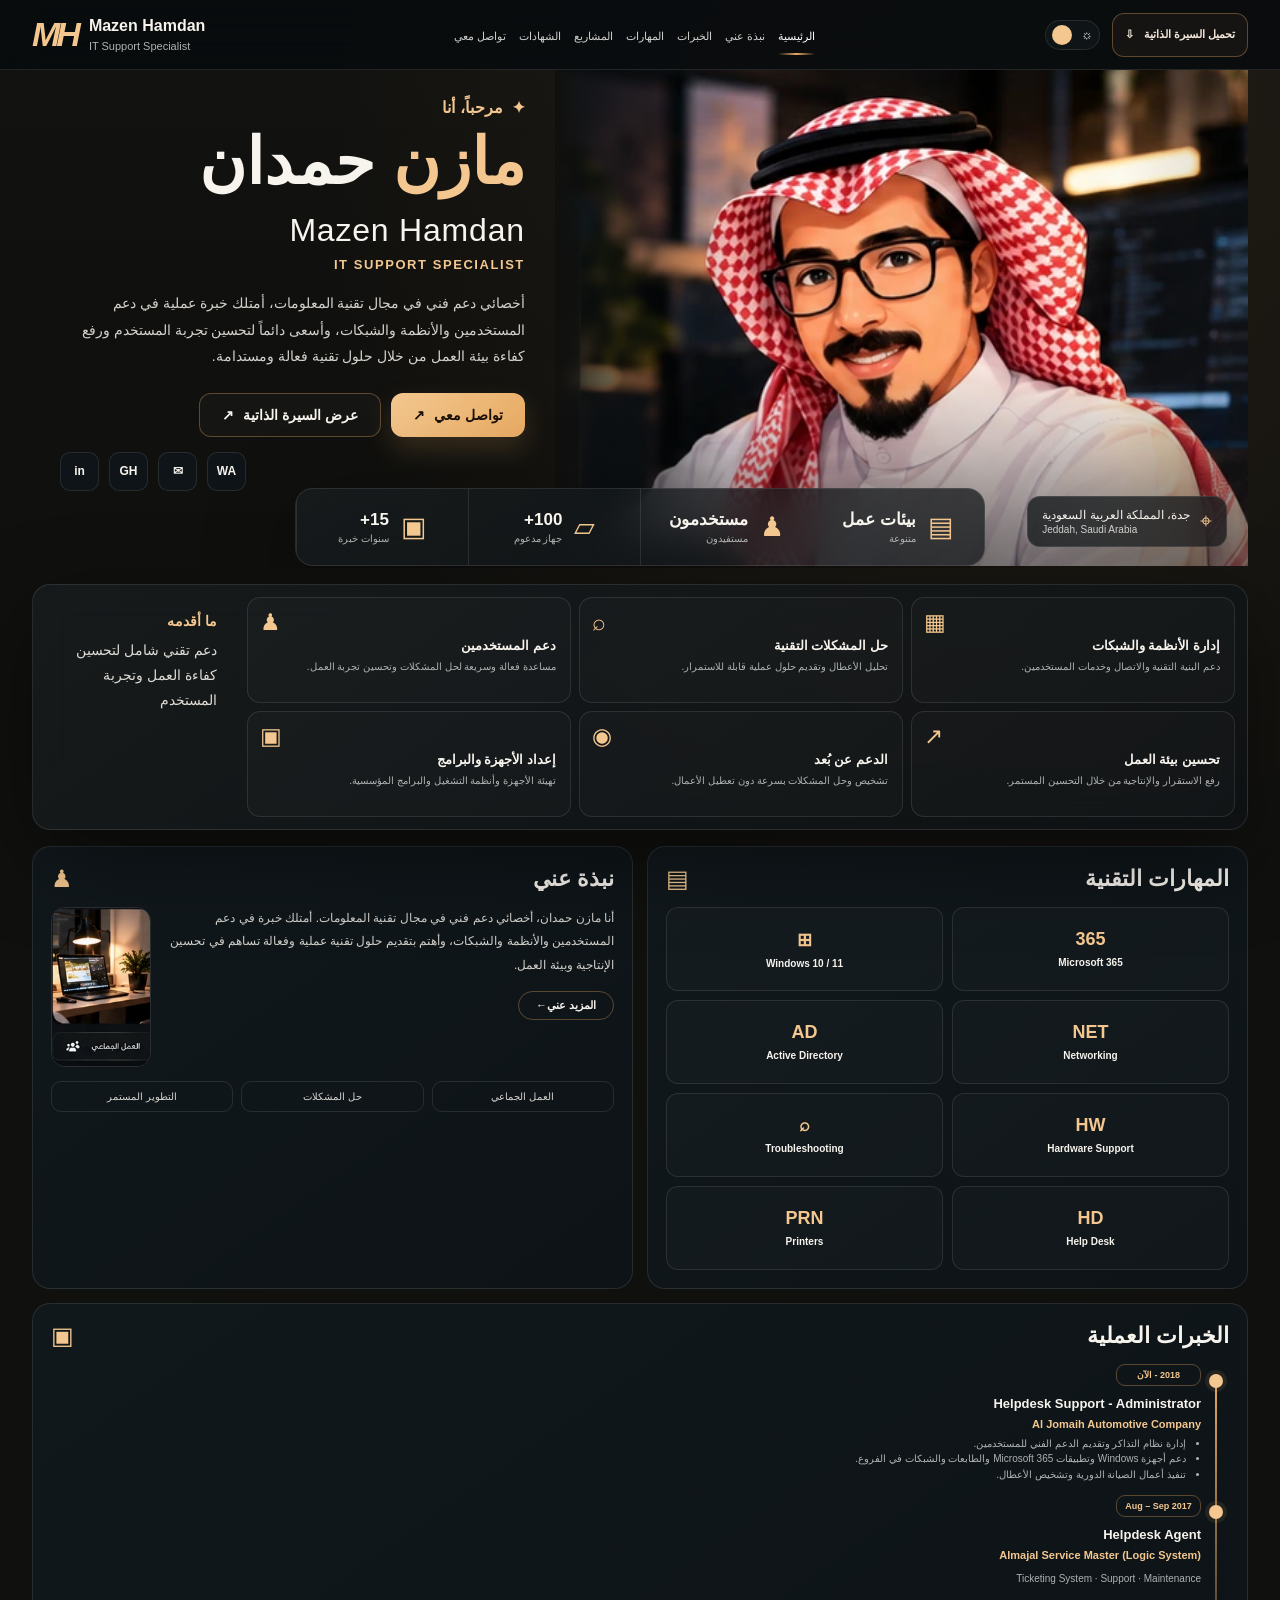
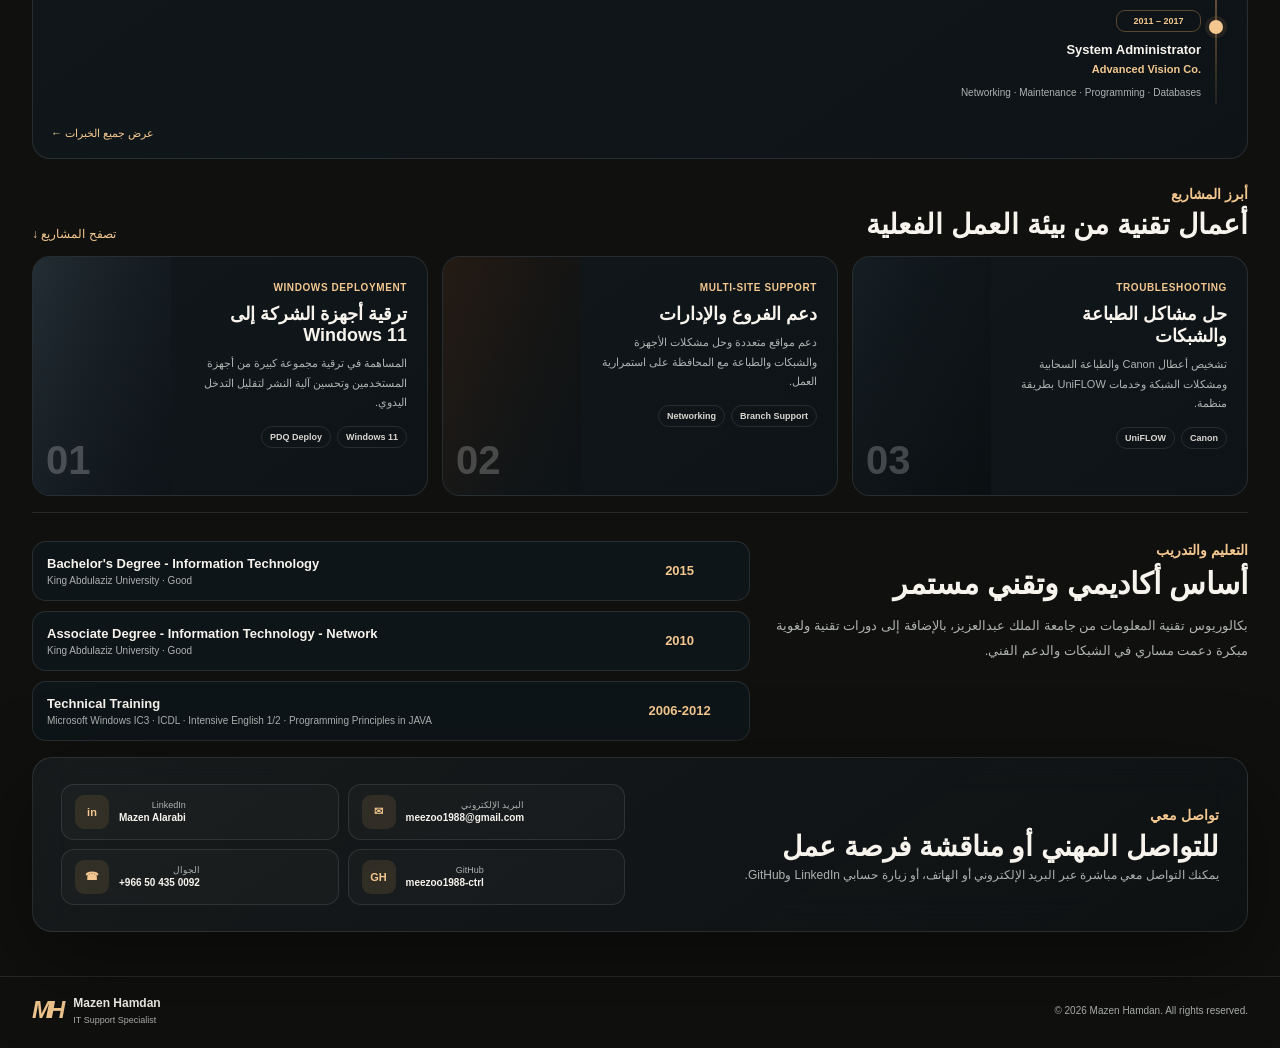
==== commit 767e52cd: "Harden static site policy and correct total experience to 14+ years" ====
--- a/index.html
+++ b/index.html
@@ -2,6 +2,8 @@
 <html lang="ar" dir="rtl">
 <head>
   <meta charset="UTF-8" />
+<meta http-equiv="Content-Security-Policy" content="default-src 'none'; script-src 'self'; style-src 'self' https://fonts.googleapis.com; font-src 'self' https://fonts.gstatic.com; img-src 'self'; connect-src 'none'; object-src 'none'; base-uri 'none'; form-action 'none'; frame-src 'none'; upgrade-insecure-requests">
+<meta name="referrer" content="no-referrer">
   <meta name="viewport" content="width=device-width, initial-scale=1.0" />
   <meta name="description" content="الموقع الشخصي لمازن حمدان - IT Support Specialist في جدة، المملكة العربية السعودية." />
   <meta name="theme-color" content="#0a0f12" />
@@ -80,7 +82,7 @@
       </div>
 
       <div class="wide stats-bar glass reveal delay-2">
-        <div class="stat-item"><span class="stat-icon">▣</span><div><strong>8+</strong><small>سنوات خبرة</small></div></div>
+        <div class="stat-item"><span class="stat-icon">▣</span><div><strong id="experienceYears">14+</strong><small>سنوات خبرة</small></div></div>
         <div class="stat-item"><span class="stat-icon">▱</span><div><strong>100+</strong><small>جهاز مدعوم</small></div></div>
         <div class="stat-item"><span class="stat-icon">♟</span><div><strong>مستخدمون</strong><small>مستفيدون</small></div></div>
         <div class="stat-item"><span class="stat-icon">▤</span><div><strong>بيئات عمل</strong><small>متنوعة</small></div></div>
@@ -118,14 +120,14 @@
         <article class="dash-card skills-card reveal delay-1" id="skills">
           <div class="dash-title"><h2>المهارات التقنية</h2><span>▤</span></div>
           <div class="skill-grid">
-            <div class="skill-tile"><b>⊞</b><strong>Windows 10 / 11</strong><i aria-hidden="true"><em style="width:88%"></em></i></div>
-            <div class="skill-tile"><b>365</b><strong>Microsoft 365</strong><i aria-hidden="true"><em style="width:86%"></em></i></div>
-            <div class="skill-tile"><b>AD</b><strong>Active Directory</strong><i aria-hidden="true"><em style="width:84%"></em></i></div>
-            <div class="skill-tile"><b>NET</b><strong>Networking</strong><i aria-hidden="true"><em style="width:78%"></em></i></div>
-            <div class="skill-tile"><b>⌕</b><strong>Troubleshooting</strong><i aria-hidden="true"><em style="width:92%"></em></i></div>
-            <div class="skill-tile"><b>HW</b><strong>Hardware Support</strong><i aria-hidden="true"><em style="width:86%"></em></i></div>
-            <div class="skill-tile"><b>PRN</b><strong>Printers</strong><i aria-hidden="true"><em style="width:87%"></em></i></div>
-            <div class="skill-tile"><b>HD</b><strong>Help Desk</strong><i aria-hidden="true"><em style="width:93%"></em></i></div>
+            <div class="skill-tile"><b>⊞</b><strong>Windows 10 / 11</strong><i aria-hidden="true"><em class="skill-level-88"></em></i></div>
+            <div class="skill-tile"><b>365</b><strong>Microsoft 365</strong><i aria-hidden="true"><em class="skill-level-86"></em></i></div>
+            <div class="skill-tile"><b>AD</b><strong>Active Directory</strong><i aria-hidden="true"><em class="skill-level-84"></em></i></div>
+            <div class="skill-tile"><b>NET</b><strong>Networking</strong><i aria-hidden="true"><em class="skill-level-78"></em></i></div>
+            <div class="skill-tile"><b>⌕</b><strong>Troubleshooting</strong><i aria-hidden="true"><em class="skill-level-92"></em></i></div>
+            <div class="skill-tile"><b>HW</b><strong>Hardware Support</strong><i aria-hidden="true"><em class="skill-level-86"></em></i></div>
+            <div class="skill-tile"><b>PRN</b><strong>Printers</strong><i aria-hidden="true"><em class="skill-level-87"></em></i></div>
+            <div class="skill-tile"><b>HD</b><strong>Help Desk</strong><i aria-hidden="true"><em class="skill-level-93"></em></i></div>
           </div>
         </article>
 
--- a/assets/style.css
+++ b/assets/style.css
@@ -51,3 +51,11 @@
   .contact-panel{padding:22px 18px}.stat-icon{font-size:22px}
   .hero-vignette,.warm-mode .hero-vignette{background:linear-gradient(0deg,var(--bg),transparent 40%)}
 }
+
+.skill-level-78{width:78%}
+.skill-level-84{width:84%}
+.skill-level-86{width:86%}
+.skill-level-87{width:87%}
+.skill-level-88{width:88%}
+.skill-level-92{width:92%}
+.skill-level-93{width:93%}
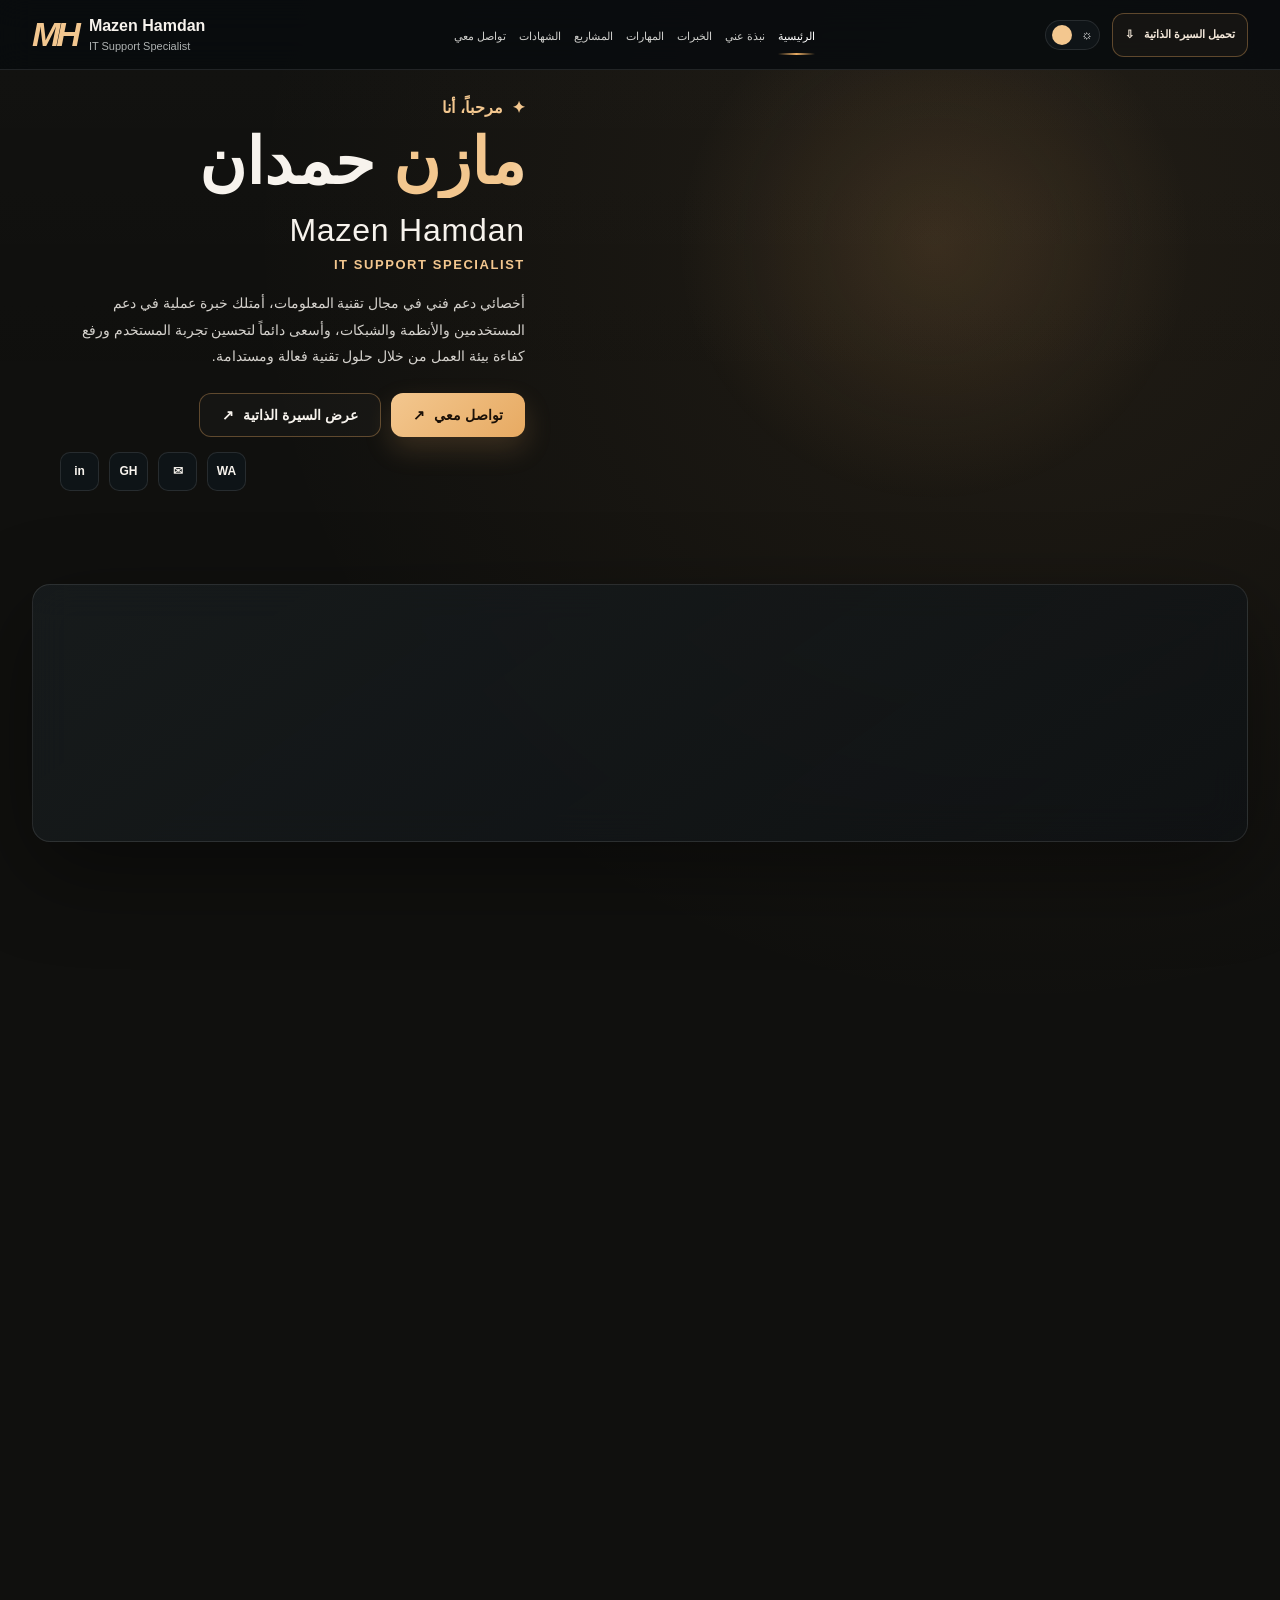
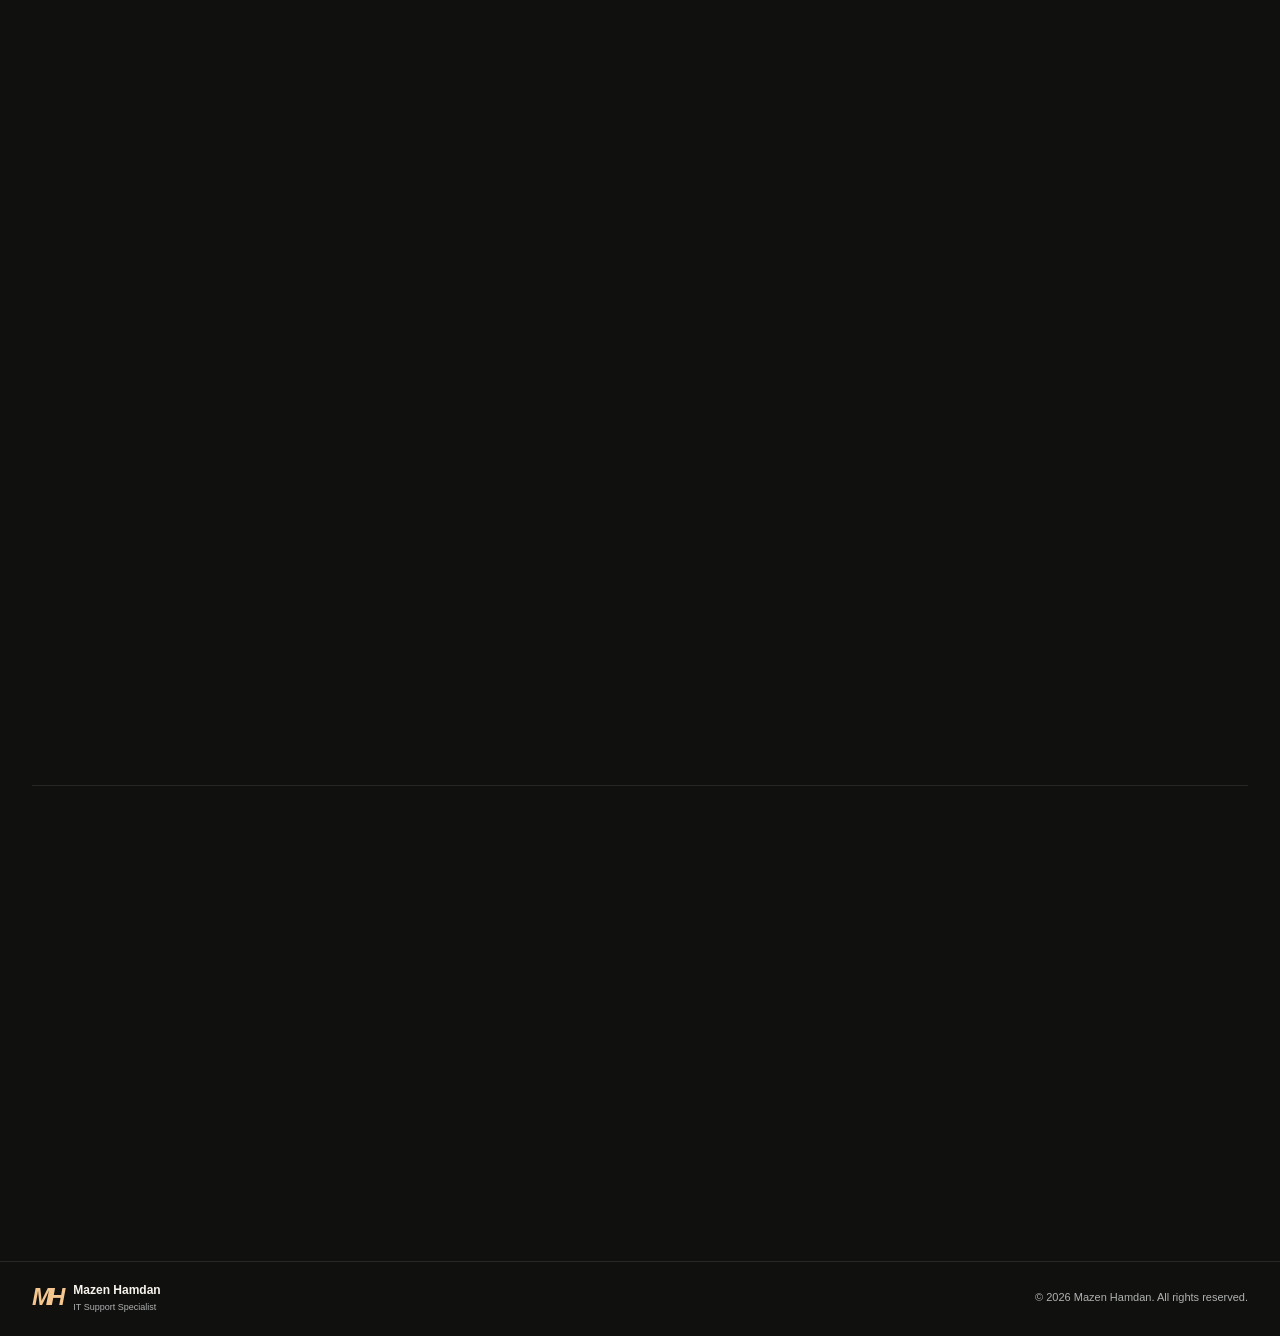
==== commit 907c0f45: "Update website to v2 Co-Authored-By: Claude Opus 5.5 <noreply@anthropic.com> Claude-Session: https:/" ====
--- a/index.html
+++ b/index.html
@@ -2,11 +2,12 @@
 <html lang="ar" dir="rtl">
 <head>
   <meta charset="UTF-8" />
-<meta http-equiv="Content-Security-Policy" content="default-src 'none'; script-src 'self'; style-src 'self' https://fonts.googleapis.com; font-src 'self' https://fonts.gstatic.com; img-src 'self'; connect-src 'none'; object-src 'none'; base-uri 'none'; form-action 'none'; frame-src 'none'; upgrade-insecure-requests">
+<meta http-equiv="Content-Security-Policy" content="default-src 'none'; script-src 'self'; style-src 'self' https://fonts.googleapis.com; font-src 'self' https://fonts.gstatic.com; img-src 'self'; connect-src 'none'; object-src 'none'; base-uri 'none'; form-action 'none'; frame-src 'none'; manifest-src 'none'; worker-src 'none'; require-trusted-types-for 'script'; trusted-types 'none'; upgrade-insecure-requests">
 <meta name="referrer" content="no-referrer">
   <meta name="viewport" content="width=device-width, initial-scale=1.0" />
   <meta name="description" content="الموقع الشخصي لمازن حمدان - IT Support Specialist في جدة، المملكة العربية السعودية." />
-  <meta name="theme-color" content="#0a0f12" />
+  <meta name="theme-color" content="#10100e" />
+  <script src="assets/boot.js"></script>
   <title>Mazen Hamdan | IT Support Specialist</title>
   <link rel="preconnect" href="https://fonts.googleapis.com">
   <link rel="preconnect" href="https://fonts.gstatic.com" crossorigin>
@@ -53,7 +54,7 @@
     <section class="hero" aria-labelledby="hero-title">
       <div class="hero-backdrop"></div>
       <div class="wide hero-layout">
-        <div class="hero-copy reveal">
+        <div class="hero-copy">
           <div class="hello"><span>✦</span> مرحباً، أنا</div>
           <h1 id="hero-title"><span>مازن</span> حمدان</h1>
           <div class="name-en">Mazen Hamdan</div>
@@ -63,7 +64,7 @@
             وأسعى دائماً لتحسين تجربة المستخدم ورفع كفاءة بيئة العمل من خلال حلول تقنية فعالة ومستدامة.
           </p>
           <div class="hero-actions">
-            <a class="primary-btn" href="#contact">تواصل معي <span>↗</span></a>
+            <a class="primary-btn" href="https://wa.me/966504350092" target="_blank" rel="noopener noreferrer" aria-label="تواصل معي عبر واتساب">تواصل معي <span>↗</span></a>
             <a class="ghost-btn" href="cv.html">عرض السيرة الذاتية <span>↗</span></a>
           </div>
           <div class="socials" aria-label="روابط التواصل">
@@ -82,10 +83,10 @@
       </div>
 
       <div class="wide stats-bar glass reveal delay-2">
-        <div class="stat-item"><span class="stat-icon">▣</span><div><strong id="experienceYears">14+</strong><small>سنوات خبرة</small></div></div>
-        <div class="stat-item"><span class="stat-icon">▱</span><div><strong>100+</strong><small>جهاز مدعوم</small></div></div>
-        <div class="stat-item"><span class="stat-icon">♟</span><div><strong>مستخدمون</strong><small>مستفيدون</small></div></div>
-        <div class="stat-item"><span class="stat-icon">▤</span><div><strong>بيئات عمل</strong><small>متنوعة</small></div></div>
+        <div class="stat-item"><span class="stat-icon">▣</span><div><strong id="experienceYears" data-count>14+</strong><small>سنوات خبرة</small></div></div>
+        <div class="stat-item"><span class="stat-icon">▱</span><div><strong data-count>100+</strong><small>جهاز مدعوم</small></div></div>
+        <div class="stat-item"><span class="stat-icon">♟</span><div><strong data-count>3</strong><small>جهات عمل</small></div></div>
+        <div class="stat-item"><span class="stat-icon">◆</span><div><strong>B.Sc. IT</strong><small>جامعة الملك عبدالعزيز</small></div></div>
       </div>
     </section>
 
@@ -114,6 +115,11 @@
               <a class="mini-btn" href="cv.html">المزيد عني <span>←</span></a>
             </div>
           </div>
+          <ul class="quick-facts">
+            <li><span>⌖</span><div><small>الموقع</small><strong>جدة، المملكة العربية السعودية</strong></div></li>
+            <li><span>◆</span><div><small>التعليم</small><strong>بكالوريوس تقنية المعلومات — جامعة الملك عبدالعزيز</strong></div></li>
+            <li><span>✦</span><div><small>اللغات</small><strong>العربية (الأم) · الإنجليزية (جيد)</strong></div></li>
+          </ul>
           <div class="value-chips"><span>العمل الجماعي</span><span>حل المشكلات</span><span>التطوير المستمر</span></div>
         </article>
 
@@ -154,11 +160,11 @@
 
     <section class="projects section-gap" id="projects">
       <div class="wide">
-        <div class="section-heading-row"><div><span class="section-kicker">أبرز المشاريع</span><h2>أعمال تقنية من بيئة العمل الفعلية</h2></div><a href="#projects">تصفح المشاريع ↓</a></div>
+        <div class="section-heading-row"><div><span class="section-kicker">أبرز المشاريع</span><h2>أعمال تقنية من بيئة العمل الفعلية</h2></div><a href="https://github.com/meezoo1988-ctrl" target="_blank" rel="noopener noreferrer">المزيد على GitHub ↗</a></div>
         <div class="project-grid">
-          <article class="project-card reveal"><div class="project-visual windows-bg"><span>01</span></div><div class="project-copy"><small>Windows Deployment</small><h3>ترقية أجهزة الشركة إلى Windows 11</h3><p>المساهمة في ترقية مجموعة كبيرة من أجهزة المستخدمين وتحسين آلية النشر لتقليل التدخل اليدوي.</p><div><span>Windows 11</span><span>PDQ Deploy</span></div></div></article>
-          <article class="project-card reveal delay-1"><div class="project-visual network-bg"><span>02</span></div><div class="project-copy"><small>Multi-site Support</small><h3>دعم الفروع والإدارات</h3><p>دعم مواقع متعددة وحل مشكلات الأجهزة والشبكات والطباعة مع المحافظة على استمرارية العمل.</p><div><span>Branch Support</span><span>Networking</span></div></div></article>
-          <article class="project-card reveal delay-2"><div class="project-visual printer-bg"><span>03</span></div><div class="project-copy"><small>Troubleshooting</small><h3>حل مشاكل الطباعة والشبكات</h3><p>تشخيص أعطال Canon والطباعة السحابية ومشكلات الشبكة وخدمات UniFLOW بطريقة منظمة.</p><div><span>Canon</span><span>UniFLOW</span></div></div></article>
+          <article class="project-card reveal"><div class="project-visual windows-bg"><svg class="pv-icon pv-windows" viewBox="0 0 120 120" aria-hidden="true" focusable="false"><rect class="pv-tile" x="18" y="18" width="40" height="40" rx="5"/><rect class="pv-tile" x="62" y="18" width="40" height="40" rx="5"/><rect class="pv-tile" x="18" y="62" width="40" height="40" rx="5"/><rect class="pv-tile" x="62" y="62" width="40" height="40" rx="5"/></svg><span>01</span></div><div class="project-copy"><small>Windows Deployment</small><h3>ترقية أجهزة الشركة إلى Windows 11</h3><p>المساهمة في ترقية مجموعة كبيرة من أجهزة المستخدمين وتحسين آلية النشر لتقليل التدخل اليدوي.</p><div><span>Windows 11</span><span>PDQ Deploy</span></div></div></article>
+          <article class="project-card reveal delay-1"><div class="project-visual network-bg"><svg class="pv-icon pv-network" viewBox="0 0 120 120" aria-hidden="true" focusable="false"><path class="pv-link" d="M60 60 L24 30 M60 60 L98 28 M60 60 L22 92 M60 60 L96 94 M24 30 L98 28 M22 92 L96 94"/><circle class="pv-node pv-hub" cx="60" cy="60" r="10"/><circle class="pv-node" cx="24" cy="30" r="6"/><circle class="pv-node" cx="98" cy="28" r="6"/><circle class="pv-node" cx="22" cy="92" r="6"/><circle class="pv-node" cx="96" cy="94" r="6"/></svg><span>02</span></div><div class="project-copy"><small>Multi-site Support</small><h3>دعم الفروع والإدارات</h3><p>دعم مواقع متعددة وحل مشكلات الأجهزة والشبكات والطباعة مع المحافظة على استمرارية العمل.</p><div><span>Branch Support</span><span>Networking</span></div></div></article>
+          <article class="project-card reveal delay-2"><div class="project-visual printer-bg"><svg class="pv-icon pv-printer" viewBox="0 0 120 120" aria-hidden="true" focusable="false"><rect class="pv-paper" x="38" y="16" width="44" height="30" rx="3"/><rect class="pv-body" x="18" y="44" width="84" height="40" rx="8"/><circle class="pv-led" cx="88" cy="58" r="4"/><g class="pv-out"><rect class="pv-paper" x="34" y="74" width="52" height="34" rx="3"/><path class="pv-lines" d="M42 86 H78 M42 94 H70 M42 102 H74"/></g></svg><span>03</span></div><div class="project-copy"><small>Troubleshooting</small><h3>حل مشاكل الطباعة والشبكات</h3><p>تشخيص أعطال Canon والطباعة السحابية ومشكلات الشبكة وخدمات UniFLOW بطريقة منظمة.</p><div><span>Canon</span><span>UniFLOW</span></div></div></article>
         </div>
       </div>
     </section>
@@ -190,5 +196,6 @@
   <footer class="footer"><div class="wide"><div class="brand"><span class="brand-signature">MH</span><span class="brand-text"><strong>Mazen Hamdan</strong><small>IT Support Specialist</small></span></div><p>© <span id="year"></span> Mazen Hamdan. All rights reserved.</p></div></footer>
 
   <script src="assets/script.js" defer></script>
+  <script src="assets/motion.js" defer></script>
 </body>
 </html>
--- a/assets/style.css
+++ b/assets/style.css
@@ -21,7 +21,7 @@
 .skip-link{position:fixed;top:-100px;right:16px;z-index:100;background:var(--accent);color:#17110b;padding:12px 20px;border-radius:10px}.skip-link:focus{top:12px}
 a:focus-visible,button:focus-visible{outline:2px solid var(--accent-2);outline-offset:5px}section[id],article[id]{scroll-margin-top:90px}
 .nav-inner{gap:22px}.brand-text{min-width:160px}.desktop-nav{gap:22px;white-space:nowrap}.download-btn{white-space:nowrap;font-size:12px;flex-shrink:0}.hero-layout{height:490px;grid-template-columns:43% 57%}.hero-copy{padding:28px 30px 75px 28px}.hero h1{font-size:clamp(54px,5vw,82px);letter-spacing:0;line-height:1.3}.name-en{font-size:clamp(24px,2.5vw,36px);letter-spacing:.025em}.role-en{font-size:13px;letter-spacing:.12em}.hero-scene{object-position:54% center}.hero-lead{font-size:14px}.stats-bar{direction:ltr}.stat-item{min-width:0}.offer-panel{grid-template-columns:190px minmax(0,1fr)}.offer-grid{grid-template-columns:repeat(3,minmax(0,1fr))}.offer-card{min-height:106px}.dash-card{min-width:0}.about-layout{grid-template-columns:100px minmax(0,1fr);gap:12px}.about-layout img{width:100px;height:160px}.about-layout p{font-size:12px}.value-chips span{font-size:10px}.skill-grid{grid-template-columns:repeat(2,minmax(0,1fr))}.skill-tile{height:84px}.skill-tile i{display:none}.timeline-row{display:block;padding-inline:28px 0}.time-period{display:inline-block;margin-bottom:8px;min-width:85px}.time-copy{direction:ltr;text-align:right;min-width:0}.time-copy h3{line-height:1.6}.time-copy ul{direction:rtl}.contact-data{display:grid;grid-template-columns:repeat(2,minmax(0,1fr));flex:1}.contact-panel>div:first-child{flex:1}.contact-data a{min-width:0}.contact-data strong{overflow-wrap:anywhere}
-body.warm-mode{--bg:#f7f3ec;--bg-soft:#eee7dd;--panel:#fffdf8;--text:#25231f;--muted:#625e56;--line:rgba(60,45,25,.18);--accent:#a4662e;--accent-2:#925521;--shadow:0 20px 50px #3b2c1810;background:var(--bg)}.warm-mode .site-header,.warm-mode .mobile-menu{background:#faf6eef2}.warm-mode .glass,.warm-mode .dash-card,.warm-mode .project-card,.warm-mode .cert-list article,.warm-mode .socials a{background:var(--panel)}.warm-mode .desktop-nav,.warm-mode .desktop-nav a.active,.warm-mode .hero-lead,.warm-mode .about-layout p,.warm-mode .offer-intro h2,.warm-mode .value-chips span,.warm-mode .project-copy>div span,.warm-mode .download-btn{color:var(--text)}.warm-mode .location-badge{background:#171714df;color:#fff}.warm-mode .location-badge>span{color:#f3c78f}.warm-mode .hero-vignette{background:linear-gradient(90deg,var(--bg),transparent 28%)}.warm-mode .theme-toggle{background:#e9dfd0}.warm-mode .mobile-menu a{color:var(--text)}
+html.warm-mode{--bg:#f7f3ec;--bg-soft:#eee7dd;--panel:#fffdf8;--text:#25231f;--muted:#625e56;--line:rgba(60,45,25,.18);--accent:#a4662e;--accent-2:#925521;--shadow:0 20px 50px #3b2c1810}.warm-mode body{background:var(--bg)}.warm-mode .site-header,.warm-mode .mobile-menu{background:#faf6eef2}.warm-mode .glass,.warm-mode .dash-card,.warm-mode .project-card,.warm-mode .cert-list article,.warm-mode .socials a{background:var(--panel)}.warm-mode .desktop-nav,.warm-mode .desktop-nav a.active,.warm-mode .hero-lead,.warm-mode .about-layout p,.warm-mode .offer-intro h2,.warm-mode .value-chips span,.warm-mode .project-copy>div span,.warm-mode .download-btn{color:var(--text)}.warm-mode .location-badge{background:#171714df;color:#fff}.warm-mode .location-badge>span{color:#f3c78f}.warm-mode .hero-vignette{background:linear-gradient(90deg,var(--bg),transparent 28%)}.warm-mode .theme-toggle{background:#e9dfd0}.warm-mode .mobile-menu a{color:var(--text)}
 @media(min-width:1400px){.offer-grid{grid-template-columns:repeat(6,minmax(0,1fr))}.skill-grid{grid-template-columns:repeat(4,minmax(0,1fr))}.about-layout{grid-template-columns:120px minmax(0,1fr)}.about-layout img{width:120px}}
 @media(max-width:1150px){.desktop-nav{display:none}.menu-button{display:block}.mobile-menu{position:fixed;top:70px;left:14px;right:14px;display:grid;background:#141411;border:1px solid var(--line);border-radius:14px;padding:10px;visibility:hidden;opacity:0;pointer-events:none}.mobile-menu.open{visibility:visible;opacity:1;pointer-events:auto}.mobile-menu a{padding:10px 12px}.hero h1{font-size:60px}.dashboard-grid{grid-template-columns:1fr 1fr}.experience-card{grid-column:1/-1}}
 @media(max-width:960px){.hero-layout{height:auto;grid-template-columns:1fr}.hero-media{height:350px}.hero-copy{padding:28px 20px 38px}.hero h1{font-size:64px}.stats-bar{margin:0 auto}.offer-panel{grid-template-columns:1fr}.dashboard-grid{grid-template-columns:1fr}.experience-card{grid-column:auto}.about-layout{grid-template-columns:130px 1fr}.about-layout img{width:130px}.skill-grid{grid-template-columns:repeat(4,minmax(0,1fr))}.contact-panel{flex-direction:column}}
@@ -59,3 +59,111 @@
 .skill-level-88{width:88%}
 .skill-level-92{width:92%}
 .skill-level-93{width:93%}
+
+/* ===== v2: readability, layout fill, motion (Oct 2026) ===== */
+.framed body{display:none!important}
+.skip-link{top:auto;bottom:auto;transform:translateY(-200%)}.skip-link:focus{transform:none;top:12px}
+
+/* Readability: nothing below 11px */
+.offer-card p{font-size:12px}.offer-card h3{font-size:14px}.offer-intro h2{font-size:15px}
+.time-copy p,.time-copy li{font-size:12px}.time-copy h4{font-size:12px}.time-period{font-size:11px}
+.project-copy p{font-size:13px}.project-copy>div span{font-size:11px}.project-copy small{font-size:11px}
+.cert-list p{font-size:12px}.cert-list h3{font-size:14px}
+.contact-data small{font-size:11px}.contact-data strong{font-size:12px}.contact-panel p{font-size:14px}
+.stat-item small{font-size:11px}.skill-tile strong{font-size:11px}.value-chips span{font-size:11px}
+.text-link,.mini-btn{font-size:12px}.footer p{font-size:11px}
+
+/* Header + progress */
+.site-header{transition:background .3s,box-shadow .3s}.site-header.scrolled{box-shadow:0 10px 30px rgba(0,0,0,.35)}
+.scroll-progress{position:fixed;top:0;right:0;left:0;height:2px;z-index:80;transform-origin:right center;transform:scaleX(var(--p,0));background:linear-gradient(270deg,var(--accent),var(--accent-2));pointer-events:none}
+
+/* Fill dashboard cards instead of leaving empty space */
+.about-card,.skills-card{display:flex;flex-direction:column}
+.about-card .value-chips{margin-top:auto;padding-top:14px}
+.quick-facts{list-style:none;margin:16px 0 0;padding:0;display:grid;gap:8px}
+.quick-facts li{display:flex;gap:11px;align-items:center;border:1px solid var(--line);border-radius:12px;padding:9px 12px;background:rgba(255,255,255,.02)}
+.quick-facts li>span{width:30px;height:30px;flex:none;border-radius:9px;display:grid;place-items:center;background:rgba(231,170,98,.12);color:var(--accent-2)}
+.quick-facts div{display:grid;min-width:0}.quick-facts small{font-size:11px;color:var(--muted)}.quick-facts strong{font-size:13px;font-weight:600}
+.skills-card .skill-grid{flex:1;grid-auto-rows:minmax(96px,140px);align-content:center}
+.skill-tile{height:auto;min-height:96px;transition:border-color .3s,transform .3s}
+.skill-tile i{display:block;margin-top:4px}
+.skill-tile:hover{border-color:var(--warm-line);transform:translateY(-3px)}
+
+/* Project visuals: animated line icons over a drifting dot grid */
+.project-visual{display:grid;place-items:center;overflow:hidden}
+.project-visual::before{content:"";position:absolute;inset:-40px;background-image:radial-gradient(rgba(243,199,143,.16) 1px,transparent 1.5px);background-size:16px 16px;animation:drift 26s linear infinite}
+.pv-icon{position:relative;z-index:2;width:min(62%,130px);height:auto;fill:none;stroke:var(--accent-2);stroke-width:3;stroke-linecap:round;stroke-linejoin:round;filter:drop-shadow(0 6px 18px rgba(231,170,98,.25))}
+.pv-tile{fill:rgba(243,199,143,.10);animation:tile 4.8s ease-in-out infinite}
+.pv-tile:nth-child(2){animation-delay:.3s}.pv-tile:nth-child(3){animation-delay:.6s}.pv-tile:nth-child(4){animation-delay:.9s}
+.pv-link{stroke-width:2;stroke-dasharray:6 6;animation:dash 2.4s linear infinite;opacity:.75}
+.pv-node{fill:var(--panel-2)}.pv-hub{fill:rgba(243,199,143,.25);animation:pulse 2.4s ease-in-out infinite;transform-origin:60px 60px}
+.pv-body{fill:rgba(243,199,143,.08)}.pv-paper{fill:var(--panel-2)}.pv-lines{stroke-width:2;opacity:.7}
+.pv-out{animation:print 3.6s cubic-bezier(.3,.7,.3,1) infinite}
+.pv-led{fill:var(--accent-2);stroke:none;animation:blink 1.2s steps(2,start) infinite}
+
+/* Card hover: lift + pointer-following glow */
+.dash-card,.project-card,.offer-card,.cert-list article{position:relative;transition:transform .35s cubic-bezier(.2,.7,.2,1),border-color .35s,box-shadow .35s}
+.project-card:hover,.offer-card:hover,.cert-list article:hover{transform:translateY(-5px);border-color:var(--warm-line);box-shadow:0 18px 40px rgba(0,0,0,.28)}
+.dash-card:hover{border-color:var(--warm-line)}
+.glow-card::before{content:"";position:absolute;inset:0;border-radius:inherit;pointer-events:none;opacity:0;transition:opacity .35s;background:radial-gradient(260px circle at var(--mx,50%) var(--my,50%),rgba(231,170,98,.12),transparent 65%);z-index:0}
+.glow-card:hover::before{opacity:1}
+.glow-card>*{position:relative;z-index:1}.offer-card>span{position:absolute}
+.project-card:hover .pv-icon{animation:bob 1.6s ease-in-out infinite}
+
+/* Buttons: light sweep */
+.primary-btn,.download-btn,.ghost-btn{position:relative;overflow:hidden;transition:transform .25s,box-shadow .25s,background .25s}
+.primary-btn::after,.download-btn::after{content:"";position:absolute;inset:0;transform:translateX(-120%) skewX(-20deg);background:linear-gradient(90deg,transparent,rgba(255,255,255,.35),transparent)}
+.primary-btn:hover::after,.download-btn:hover::after{transition:transform .7s;transform:translateX(120%) skewX(-20deg)}
+.primary-btn:hover,.ghost-btn:hover{transform:translateY(-2px)}.primary-btn:hover{box-shadow:0 16px 34px rgba(231,170,98,.3)}
+.socials a,.contact-data a{transition:transform .25s,border-color .25s,background .25s}
+.socials a:hover{transform:translateY(-3px);border-color:var(--warm-line);color:var(--accent-2)}
+.contact-data a:hover{border-color:var(--warm-line);background:rgba(231,170,98,.06)}
+
+/* Hero */
+.hero h1 span{background:linear-gradient(100deg,var(--accent-2) 35%,#fff1dc 50%,var(--accent-2) 65%);background-size:260% 100%;-webkit-background-clip:text;background-clip:text;color:transparent;animation:shine 7s linear infinite}
+.hello>span{display:inline-block;animation:spin 9s linear infinite}
+.hero-scene{translate:0 var(--py,0px);animation:kenburns 22s ease-in-out infinite alternate}
+.location-badge{animation:float 6s ease-in-out infinite}
+.timeline-row.current .time-dot{animation:ring 2.2s ease-out infinite}
+
+/* Scroll reveal (only when JS is running, so content never hides without it) */
+.js .reveal{opacity:0;transform:translateY(28px);transition:opacity .75s ease,transform .75s cubic-bezier(.2,.7,.2,1);transition-delay:var(--d,0s)}
+.js .reveal.delay-1{--d:.1s}.js .reveal.delay-2{--d:.2s}
+.js .reveal.visible{opacity:1;transform:none}
+.js .reveal-item.visible{transition-duration:.6s}
+.js .hero-copy>*{animation:rise .9s cubic-bezier(.2,.7,.2,1) both}
+.js .hero-copy>:nth-child(2){animation-delay:.08s}.js .hero-copy>:nth-child(3){animation-delay:.16s}.js .hero-copy>:nth-child(4){animation-delay:.24s}
+.js .hero-copy>:nth-child(5){animation-delay:.32s}.js .hero-copy>:nth-child(6){animation-delay:.40s}.js .hero-copy>:nth-child(7){animation-delay:.48s}
+.js .skill-tile em{transform:scaleX(0);transform-origin:left center;transition:transform 1.3s cubic-bezier(.2,.7,.2,1) .25s}
+.js .skills-card.visible .skill-tile em{transform:scaleX(1)}
+.js .timeline::after{transform:scaleY(0);transform-origin:top;transition:transform 1.4s cubic-bezier(.2,.7,.2,1) .2s}
+.js .experience-card.visible .timeline::after{transform:scaleY(1)}
+
+@keyframes rise{from{opacity:0;transform:translateY(24px)}to{opacity:1;transform:none}}
+@keyframes shine{to{background-position:-260% 0}}
+@keyframes spin{to{transform:rotate(360deg)}}
+@keyframes kenburns{from{transform:scale(1.01)}to{transform:scale(1.07)}}
+@keyframes float{0%,100%{transform:translateY(0)}50%{transform:translateY(-7px)}}
+@keyframes ring{0%{box-shadow:0 0 0 0 rgba(231,170,98,.55)}100%{box-shadow:0 0 0 14px rgba(231,170,98,0)}}
+@keyframes drift{to{transform:translate(16px,16px)}}
+@keyframes tile{0%,100%{fill:rgba(243,199,143,.08)}40%{fill:rgba(243,199,143,.4)}}
+@keyframes dash{to{stroke-dashoffset:-24}}
+@keyframes pulse{0%,100%{transform:scale(1)}50%{transform:scale(1.25)}}
+@keyframes print{0%{transform:translateY(-26px);opacity:0}25%{opacity:1}60%,100%{transform:none;opacity:1}}
+@keyframes blink{to{opacity:.2}}
+@keyframes bob{0%,100%{transform:translateY(0)}50%{transform:translateY(-6px)}}
+
+.warm-mode .quick-facts li,.warm-mode .skill-tile{background:var(--panel)}
+.warm-mode .project-visual::before{background-image:radial-gradient(rgba(146,85,33,.2) 1px,transparent 1.5px)}
+.warm-mode .pv-node,.warm-mode .pv-paper{fill:var(--panel)}
+.warm-mode .hero h1 span{background-image:linear-gradient(100deg,var(--accent-2) 35%,#d9954f 50%,var(--accent-2) 65%)}
+
+@media(max-width:620px){.quick-facts strong{font-size:13px}.project-visual{height:150px}.pv-icon{width:110px}}
+
+@media(prefers-reduced-motion:reduce){
+  *,*::before,*::after{animation:none!important;transition:none!important}
+  .js .reveal,.js .hero-copy>*{opacity:1;transform:none}
+  .js .skill-tile em,.js .timeline::after{transform:none}
+  .hero-scene{translate:none}
+  .hero h1 span{background:none;color:var(--accent-2)}
+}
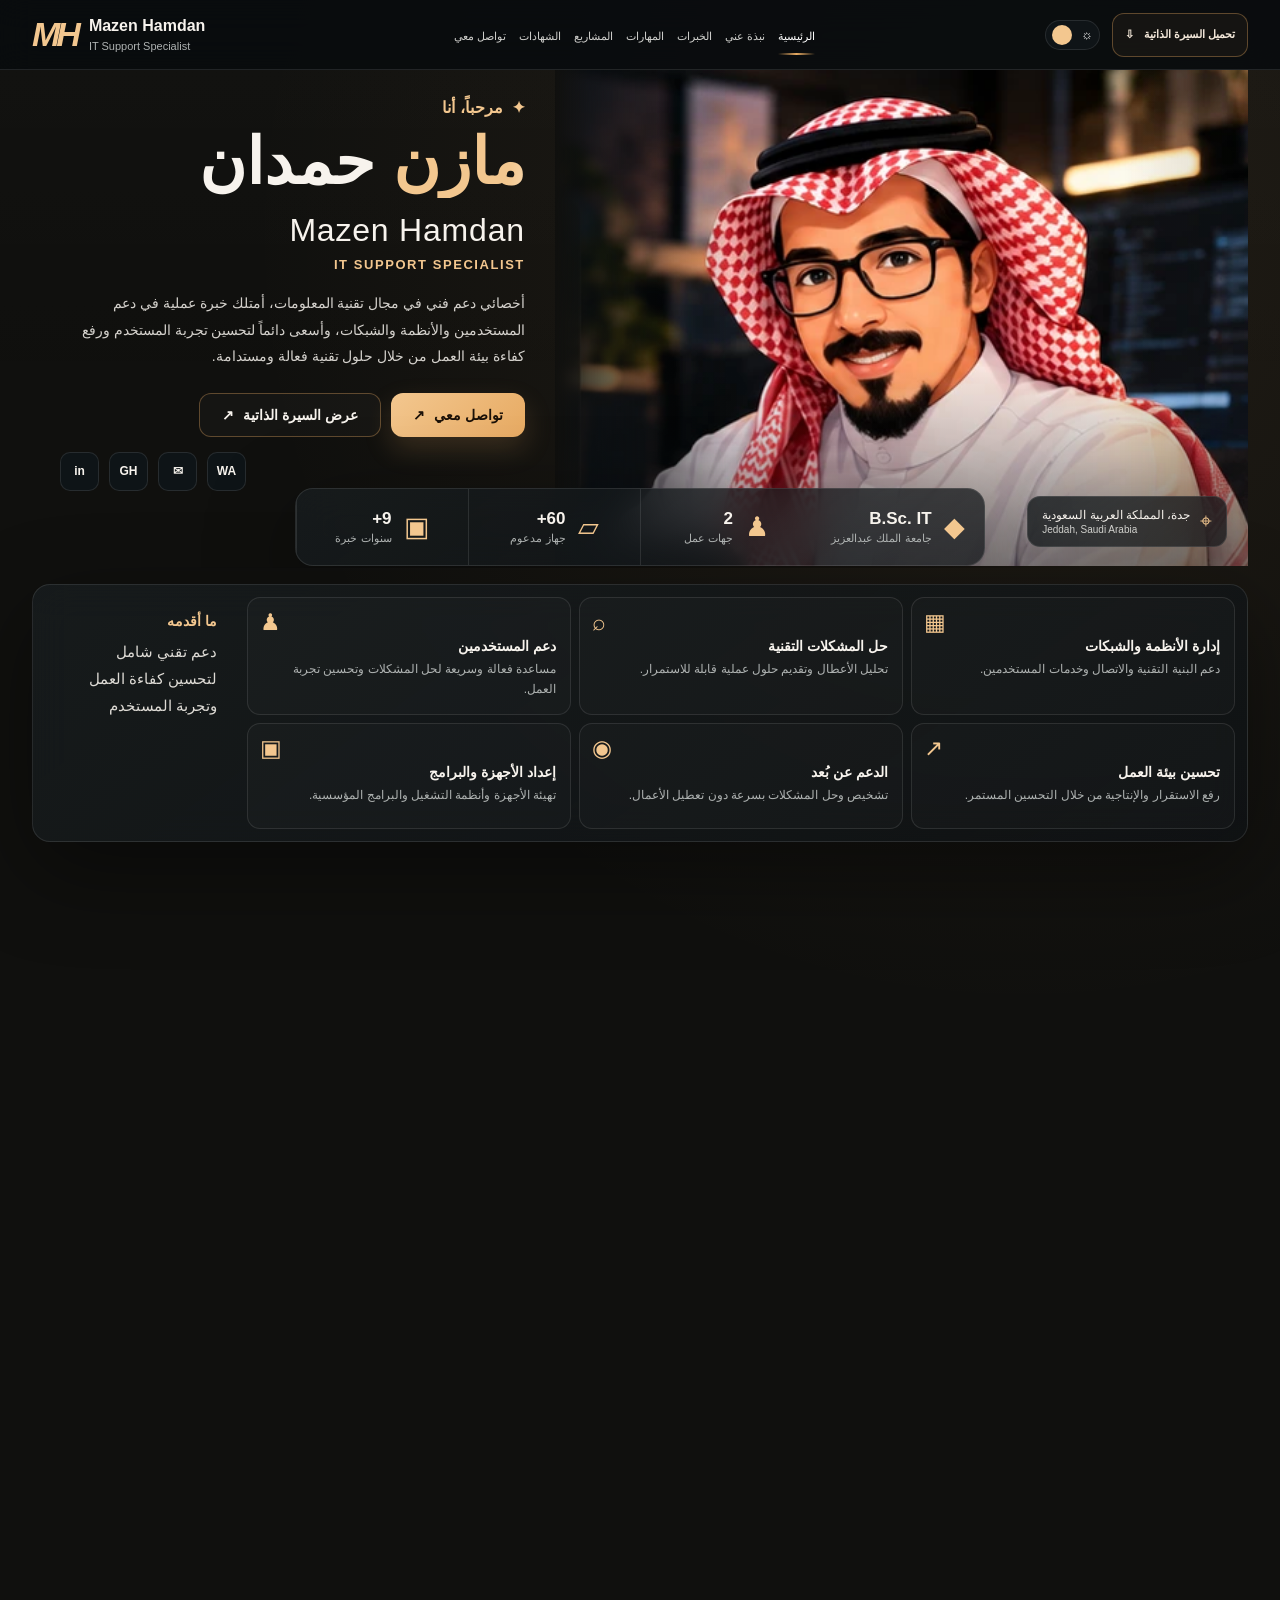
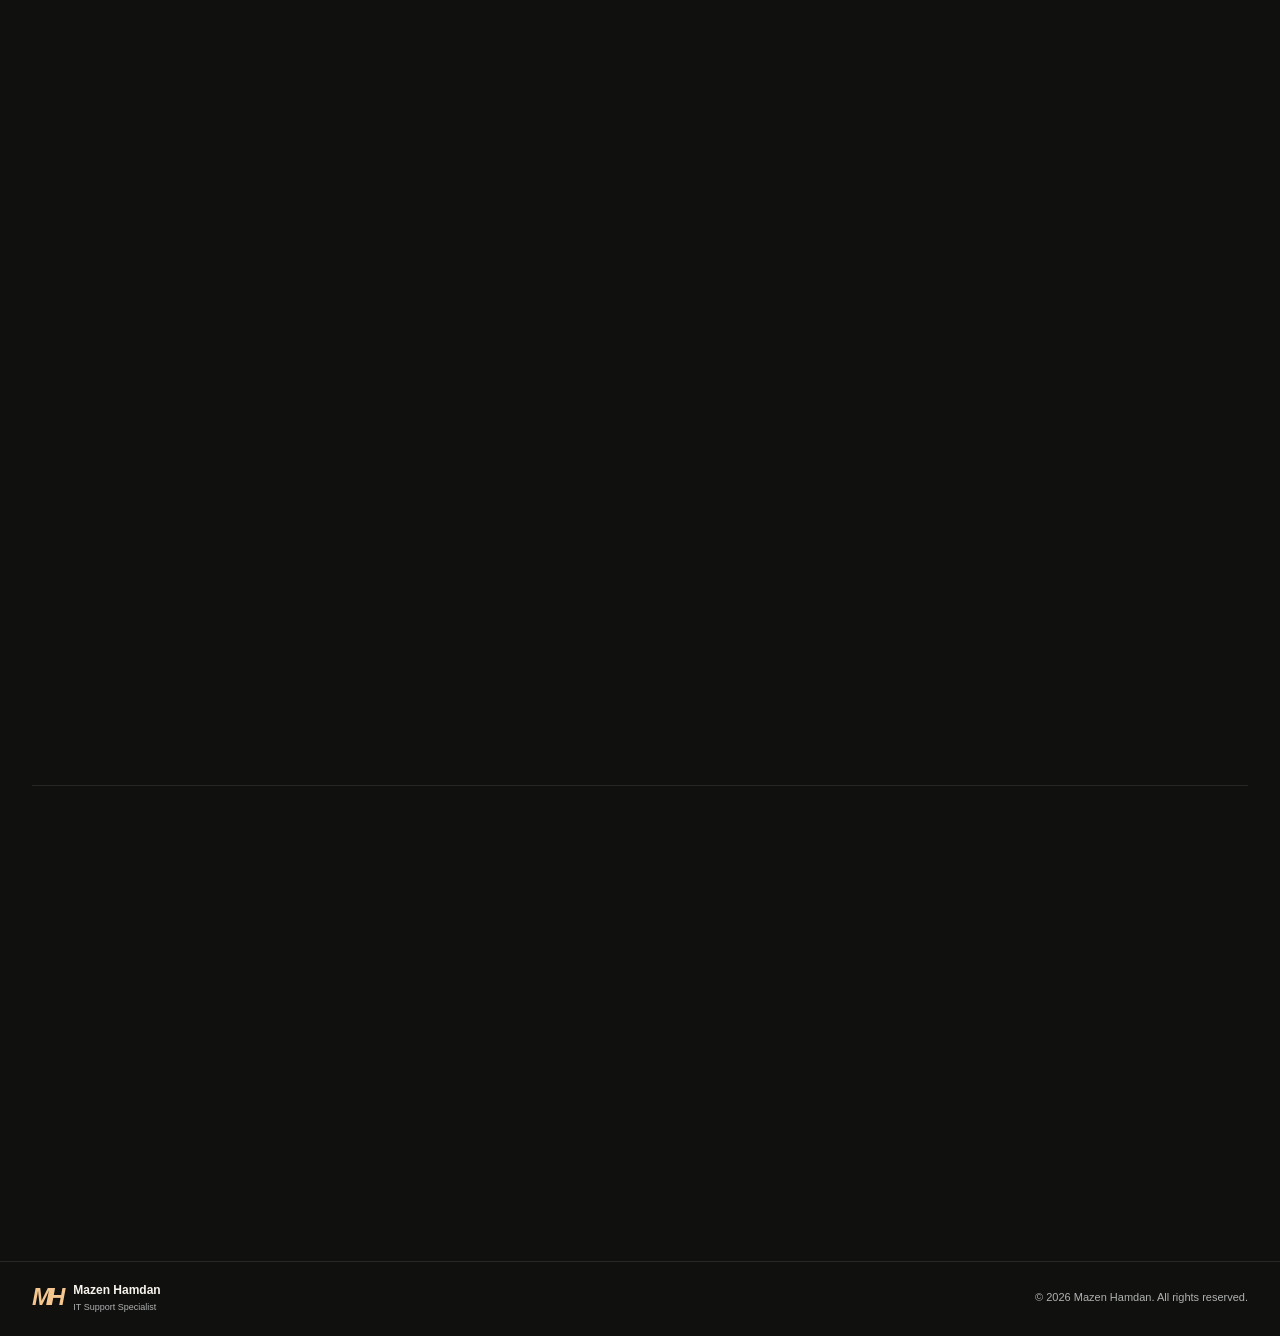
==== commit 9e44a0a9: "Improve CV content, make PDF ATS-friendly, add SEO and 404 - Rewrite CV: professional summary, actio" ====
--- a/index.html
+++ b/index.html
@@ -16,6 +16,12 @@
   <meta property="og:title" content="Mazen Hamdan | IT Support Specialist" />
   <meta property="og:description" content="الملف المهني لمازن حمدان — الدعم الفني والأنظمة والشبكات في جدة." />
   <meta property="og:type" content="website" />
+  <meta property="og:url" content="https://meezoo1988-ctrl.github.io/" />
+  <meta property="og:image" content="https://meezoo1988-ctrl.github.io/assets/og-cover.jpg" />
+  <meta property="og:image:width" content="1200" />
+  <meta property="og:image:height" content="630" />
+  <meta name="twitter:card" content="summary_large_image" />
+  <link rel="canonical" href="https://meezoo1988-ctrl.github.io/" />
   <link rel="stylesheet" href="assets/style.css" />
 </head>
 <body>
